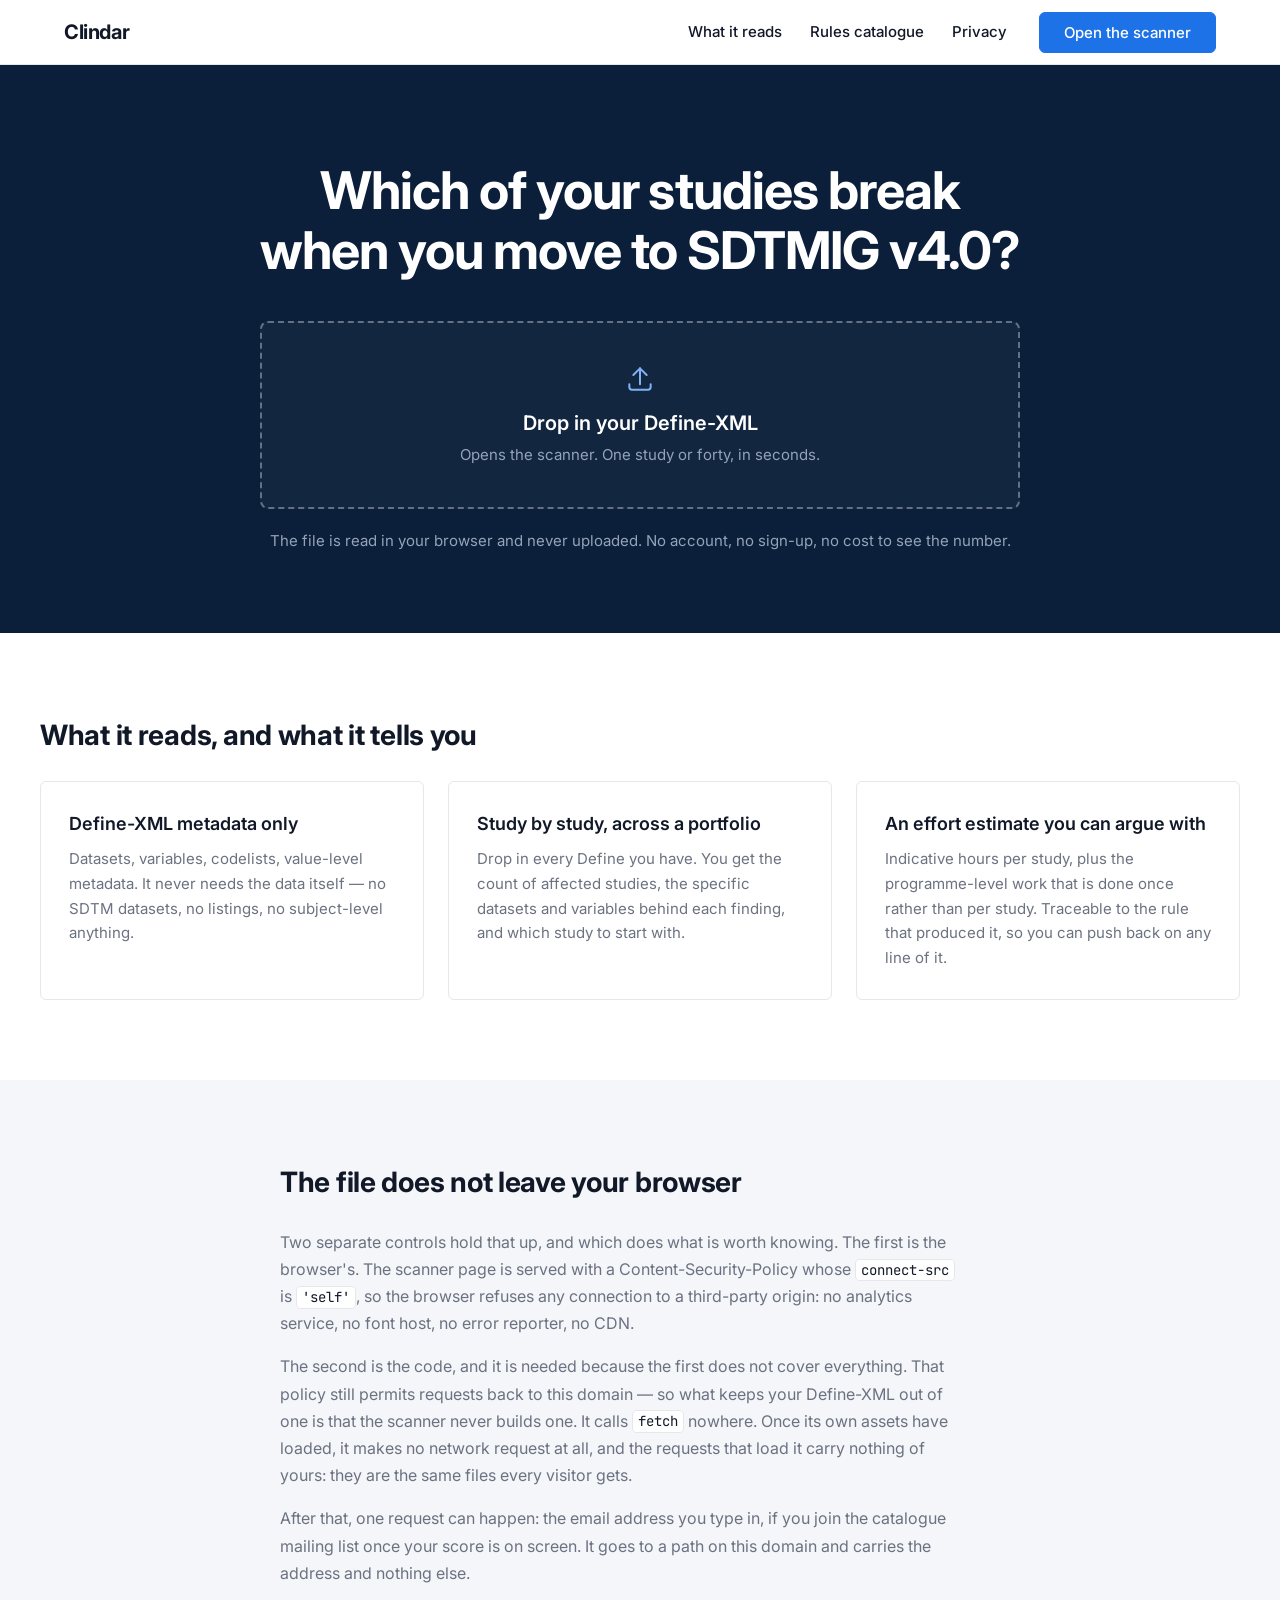
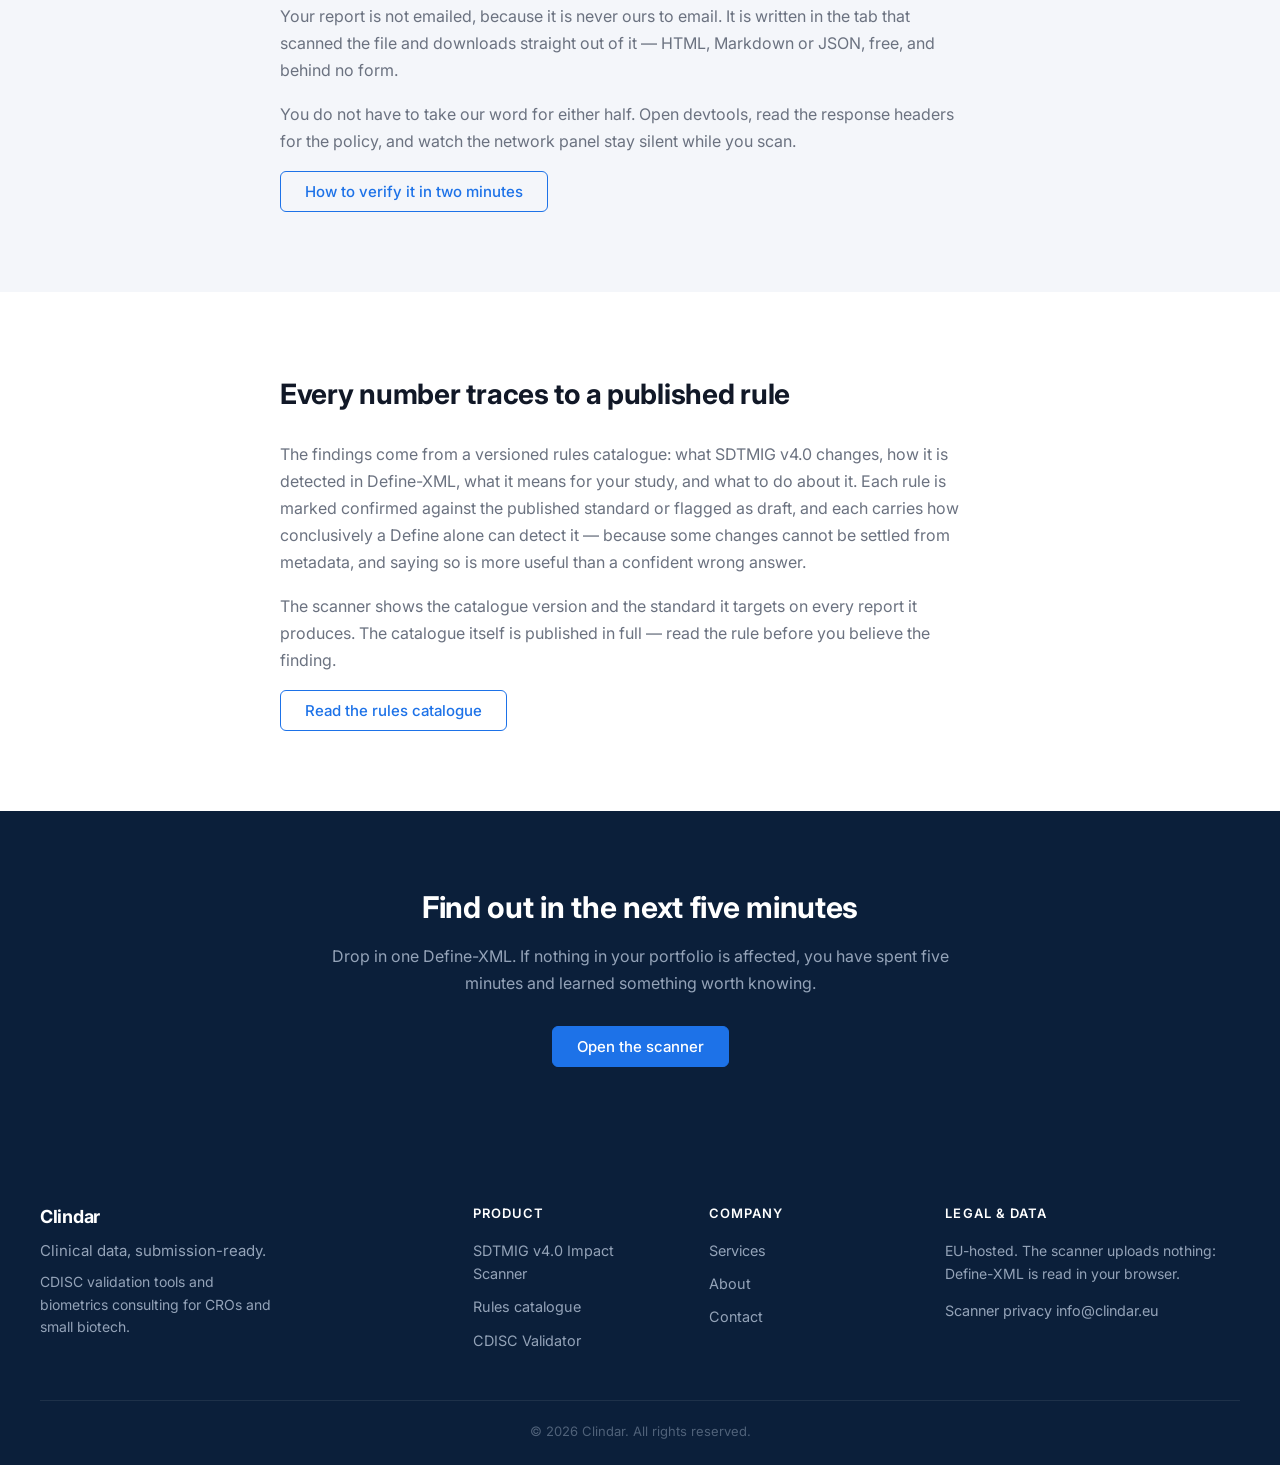
==== impact/index.html @ 8fcbc8e0 "Say what the CSP enforces and what the code does, separately The privacy copy leaned on connect-src " ====
<!DOCTYPE html>
<html lang="en">
<head>
  <meta charset="UTF-8" />
  <meta name="viewport" content="width=device-width, initial-scale=1.0" />
  <title>SDTMIG v4.0 Impact Scanner — Clindar</title>
  <meta name="description" content="Drop in a Define-XML and see which of your studies break when you move to SDTMIG v4.0, which datasets and variables are affected, and roughly what it costs to fix. Runs in your browser; the file is never uploaded." />
  <link rel="canonical" href="https://clindar.eu/impact/" />
  <link rel="preconnect" href="https://fonts.googleapis.com" />
  <link rel="preconnect" href="https://fonts.gstatic.com" crossorigin />
  <link href="https://fonts.googleapis.com/css2?family=Inter:wght@400;500;600;700&family=JetBrains+Mono:wght@400;500&display=swap" rel="stylesheet" />
  <link rel="stylesheet" href="/css/style.css" />
  <link rel="stylesheet" href="/css/impact.css" />
  <!-- Privacy-friendly analytics by Plausible. Not loaded on /scanner/, which
       runs no third-party script at all, and not on the privacy page. -->
  <script async src="https://plausible.io/js/pa-WhKMe5ICB0v2ZRIIDNduc.js"></script>
  <script src="/js/plausible-init.js"></script>
  <script src="/js/impact-analytics.js" defer></script>
</head>
<body>

  <header class="navbar">
    <div class="navbar__container">
      <a href="/" class="navbar__logo">Clindar</a>
      <nav class="navbar__nav" aria-label="Main navigation">
        <a href="#what-it-reads" class="navbar__link">What it reads</a>
        <a href="/catalogue/" class="navbar__link">Rules catalogue</a>
        <a href="#privacy" class="navbar__link">Privacy</a>
      </nav>
      <a href="/scanner/" class="btn btn--primary navbar__cta" data-plausible-event="Scanner opened" data-plausible-from="nav">Open the scanner</a>
    </div>
  </header>

  <main>

    <!-- Above the fold: the question, then the way in. Nothing else, and no
         sign-up — the score is free and asking first would be the wrong trade. -->
    <section class="impact-hero">
      <div class="impact-hero__container">
        <h1 class="impact-hero__title">Which of your studies break when you move to SDTMIG&nbsp;v4.0?</h1>

        <a class="dropzone" href="/scanner/" data-plausible-event="Scanner opened" data-plausible-from="dropzone">
          <span class="dropzone__mark" aria-hidden="true">
            <svg viewBox="0 0 24 24" fill="none" stroke="currentColor" stroke-width="1.5" stroke-linecap="round" stroke-linejoin="round">
              <path d="M12 16V4" />
              <path d="m7 9 5-5 5 5" />
              <path d="M4 16v2a2 2 0 0 0 2 2h12a2 2 0 0 0 2-2v-2" />
            </svg>
          </span>
          <strong class="dropzone__label">Drop in your Define-XML</strong>
          <span class="dropzone__hint">Opens the scanner. One study or forty, in seconds.</span>
        </a>

        <p class="impact-hero__note">
          The file is read in your browser and never uploaded. No account, no
          sign-up, no cost to see the number.
        </p>
      </div>
    </section>

    <section class="impact-section" id="what-it-reads">
      <div class="impact-section__container">
        <h2 class="impact-section__title">What it reads, and what it tells you</h2>
        <div class="impact-grid">
          <article class="impact-card">
            <h3 class="impact-card__title">Define-XML metadata only</h3>
            <p class="impact-card__body">
              Datasets, variables, codelists, value-level metadata. It never
              needs the data itself — no SDTM datasets, no listings, no
              subject-level anything.
            </p>
          </article>
          <article class="impact-card">
            <h3 class="impact-card__title">Study by study, across a portfolio</h3>
            <p class="impact-card__body">
              Drop in every Define you have. You get the count of affected
              studies, the specific datasets and variables behind each finding,
              and which study to start with.
            </p>
          </article>
          <article class="impact-card">
            <h3 class="impact-card__title">An effort estimate you can argue with</h3>
            <p class="impact-card__body">
              Indicative hours per study, plus the programme-level work that is
              done once rather than per study. Traceable to the rule that
              produced it, so you can push back on any line of it.
            </p>
          </article>
        </div>
      </div>
    </section>

    <section class="impact-section impact-section--slate" id="privacy">
      <div class="impact-section__container impact-section__container--narrow">
        <h2 class="impact-section__title">The file does not leave your browser</h2>
        <p class="impact-prose">
          Two separate controls hold that up, and which does what is worth
          knowing. The first is the browser's. The scanner page is served with a
          Content-Security-Policy whose
          <span class="impact-code">connect-src</span> is
          <span class="impact-code">'self'</span>, so the browser refuses any
          connection to a third-party origin: no analytics service, no font
          host, no error reporter, no CDN.
        </p>
        <p class="impact-prose">
          The second is the code, and it is needed because the first does not
          cover everything. That policy still permits requests back to this
          domain — so what keeps your Define-XML out of one is that the scanner
          never builds one. It calls
          <span class="impact-code">fetch</span> nowhere. Once its own assets
          have loaded, it makes no network request at all, and the requests that
          load it carry nothing of yours: they are the same files every visitor
          gets.
        </p>
        <p class="impact-prose">
          After that, one request can happen: the email address you type in, if
          you join the catalogue mailing list once your score is on screen. It
          goes to a path on this domain and carries the address and nothing
          else.
        </p>
        <p class="impact-prose">
          Your report is not emailed, because it is never ours to email. It is
          written in the tab that scanned the file and downloads straight out of
          it — HTML, Markdown or JSON, free, and behind no form.
        </p>
        <p class="impact-prose">
          You do not have to take our word for either half. Open devtools, read
          the response headers for the policy, and watch the network panel stay
          silent while you scan.
        </p>
        <p>
          <a class="btn btn--secondary" href="/impact/privacy/" data-plausible-event="Privacy checked" data-plausible-from="privacy-section">How to verify it in two minutes</a>
        </p>
      </div>
    </section>

    <section class="impact-section">
      <div class="impact-section__container impact-section__container--narrow">
        <h2 class="impact-section__title">Every number traces to a published rule</h2>
        <p class="impact-prose">
          The findings come from a versioned rules catalogue: what SDTMIG v4.0
          changes, how it is detected in Define-XML, what it means for your
          study, and what to do about it. Each rule is marked confirmed against
          the published standard or flagged as draft, and each carries how
          conclusively a Define alone can detect it — because some changes
          cannot be settled from metadata, and saying so is more useful than a
          confident wrong answer.
        </p>
        <p class="impact-prose">
          The scanner shows the catalogue version and the standard it targets on
          every report it produces. The catalogue itself is published in full —
          read the rule before you believe the finding.
        </p>
        <p>
          <a class="btn btn--secondary" href="/catalogue/">Read the rules catalogue</a>
        </p>
      </div>
    </section>

    <section class="impact-cta">
      <div class="impact-cta__container">
        <h2 class="impact-cta__title">Find out in the next five minutes</h2>
        <p class="impact-cta__body">
          Drop in one Define-XML. If nothing in your portfolio is affected, you
          have spent five minutes and learned something worth knowing.
        </p>
        <a href="/scanner/" class="btn btn--primary" data-plausible-event="Scanner opened" data-plausible-from="footer-cta">Open the scanner</a>
      </div>
    </section>

  </main>

  <footer class="footer">
    <div class="footer__container">
      <div class="footer__col footer__col--brand">
        <span class="footer__logo">Clindar</span>
        <p class="footer__tagline">Clinical data, submission-ready.</p>
        <p class="footer__desc">CDISC validation tools and biometrics consulting for CROs and small biotech.</p>
      </div>
      <div class="footer__col">
        <h4 class="footer__col-heading">Product</h4>
        <nav class="footer__nav" aria-label="Product links">
          <a href="/scanner/" class="footer__link" data-plausible-event="Scanner opened" data-plausible-from="footer-nav">SDTMIG v4.0 Impact Scanner</a>
          <a href="/catalogue/" class="footer__link">Rules catalogue</a>
          <a href="/#features" class="footer__link">CDISC Validator</a>
        </nav>
      </div>
      <div class="footer__col">
        <h4 class="footer__col-heading">Company</h4>
        <nav class="footer__nav" aria-label="Company links">
          <a href="/#services" class="footer__link">Services</a>
          <a href="/#about" class="footer__link">About</a>
          <a href="/#contact" class="footer__link">Contact</a>
        </nav>
      </div>
      <div class="footer__col">
        <h4 class="footer__col-heading">Legal &amp; Data</h4>
        <p class="footer__legal-note">EU-hosted. The scanner uploads nothing: Define-XML is read in your browser.</p>
        <a href="/impact/privacy/" class="footer__link">Scanner privacy</a>
        <a href="mailto:info@clindar.eu" class="footer__link">info@clindar.eu</a>
      </div>
    </div>
    <div class="footer__bottom">
      <p class="footer__copy">&copy; 2026 Clindar. All rights reserved.</p>
    </div>
  </footer>

</body>
</html>
---- css/style.css ----
/* ===== Design Tokens ===== */
:root {
  /* Backgrounds */
  --color-bg-white:        #FFFFFF;
  --color-bg-slate:        #F4F6FA;
  --color-bg-dark:         #0B1F3A;

  /* Text */
  --color-text-primary:    #111827;
  --color-text-secondary:  #6B7280;
  --color-text-muted:      #94A3B8;
  --color-text-white:      #FFFFFF;

  /* Accent */
  --color-accent:          #1D72E8;
  --color-accent-hover:    #1558C0;
  --color-accent-light:    #EFF6FF;

  /* Feedback */
  --color-success:         #10B981;
  --color-error:           #DC2626;

  /* Borders */
  --color-border:          #E5E7EB;

  /* Typography */
  --font-sans:             'Inter', sans-serif;
  --font-mono:             'JetBrains Mono', monospace;

  /* Layout */
  --section-padding-y:     80px;
  --content-max-width:     1200px;
  --border-radius:         6px;
  --transition:            0.15s ease;
}

/* ===== Reset & Base ===== */
*, *::before, *::after {
  box-sizing: border-box;
  margin: 0;
  padding: 0;
}

html {
  scroll-behavior: smooth;
}

body {
  font-family: var(--font-sans);
  color: var(--color-text-primary);
  background: var(--color-bg-white);
  line-height: 1.6;
  font-size: 1rem;
}

/* ===== Navbar ===== */
/* Sticky, white, border-bottom. Logo left. Links + CTA right. */
.navbar {
  position: sticky;
  top: 0;
  z-index: 100;
  background: var(--color-bg-white);
  border-bottom: 1px solid var(--color-border);
}

.navbar__container {
  max-width: var(--content-max-width);
  margin: 0 auto;
  padding: 0 1.5rem;
  height: 64px;
  display: flex;
  align-items: center;
  gap: 2rem;
}

.navbar__logo {
  font-size: 1.25rem;
  font-weight: 700;
  color: var(--color-text-primary);
  text-decoration: none;
  letter-spacing: -0.4px;
  margin-right: auto;
}

.navbar__nav {
  display: flex;
  gap: 1.75rem;
}

.navbar__link {
  color: var(--color-text-primary);
  text-decoration: none;
  font-weight: 500;
  font-size: 0.9375rem;
  transition: color var(--transition);
}

.navbar__link:hover,
.navbar__link:focus-visible {
  color: var(--color-accent);
}

.navbar__cta {
  flex-shrink: 0;
}

.navbar__toggle {
  display: none;
  flex-direction: column;
  justify-content: center;
  gap: 5px;
  background: none;
  border: none;
  cursor: pointer;
  padding: 4px;
}

.navbar__toggle-bar {
  display: block;
  width: 22px;
  height: 2px;
  background: var(--color-text-primary);
  border-radius: 2px;
  transition: transform var(--transition), opacity var(--transition);
}

.navbar__toggle[aria-expanded="true"] .navbar__toggle-bar:nth-child(1) {
  transform: translateY(7px) rotate(45deg);
}
.navbar__toggle[aria-expanded="true"] .navbar__toggle-bar:nth-child(2) {
  opacity: 0;
}
.navbar__toggle[aria-expanded="true"] .navbar__toggle-bar:nth-child(3) {
  transform: translateY(-7px) rotate(-45deg);
}

/* ===== Buttons ===== */
/* Primary: blue fill. Secondary: outlined — white variant on dark bg, blue variant on light. */
.btn {
  display: inline-block;
  padding: 0.75rem 1.5rem;
  border-radius: var(--border-radius);
  font-family: var(--font-sans);
  font-size: 0.9375rem;
  font-weight: 500;
  text-decoration: none;
  cursor: pointer;
  border: 1px solid transparent;
  transition: background var(--transition), color var(--transition), border-color var(--transition);
  line-height: 1;
}

.btn--primary {
  background: var(--color-accent);
  color: var(--color-text-white);
  border-color: var(--color-accent);
}

.btn--primary:hover,
.btn--primary:focus-visible {
  background: var(--color-accent-hover);
  border-color: var(--color-accent-hover);
}

/* Secondary on light backgrounds */
.btn--secondary {
  background: transparent;
  color: var(--color-accent);
  border-color: var(--color-accent);
}

.btn--secondary:hover,
.btn--secondary:focus-visible {
  background: var(--color-accent-light);
}

/* Secondary on dark backgrounds (used inside .hero) */
.hero .btn--secondary {
  color: var(--color-text-white);
  border-color: rgba(255, 255, 255, 0.55);
}

.hero .btn--secondary:hover,
.hero .btn--secondary:focus-visible {
  background: rgba(255, 255, 255, 0.1);
  border-color: rgba(255, 255, 255, 0.9);
}

.btn--full {
  width: 100%;
  text-align: center;
}

/* ===== Hero ===== */
/* Dark navy, solid — no gradient. 120px padding. */
.hero {
  background: var(--color-bg-dark);
  color: var(--color-text-white);
  padding: 120px 1.5rem;
  text-align: center;
}

.hero__container {
  max-width: 720px;
  margin: 0 auto;
}

.hero__title {
  font-size: clamp(2.5rem, 5vw, 4rem);
  font-weight: 700;
  line-height: 1.1;
  letter-spacing: -1.5px;
  margin-bottom: 1.25rem;
  color: var(--color-text-white);
}

.hero__subtitle {
  font-size: 1.25rem;
  color: var(--color-text-muted);
  margin-bottom: 2.5rem;
  line-height: 1.7;
  font-weight: 400;
}

.hero__actions {
  display: flex;
  gap: 1rem;
  justify-content: center;
  flex-wrap: wrap;
}

/* ===== Trust Bar ===== */
/* Light slate strip below hero */
.trust-bar {
  background: var(--color-bg-slate);
  border-bottom: 1px solid var(--color-border);
  padding: 1.25rem 1.5rem;
}

.trust-bar__container {
  max-width: var(--content-max-width);
  margin: 0 auto;
  display: flex;
  flex-wrap: wrap;
  justify-content: center;
  gap: 0.75rem 3rem;
}

.trust-bar__item {
  display: flex;
  align-items: center;
  gap: 0.5rem;
  font-size: 0.875rem;
  font-weight: 500;
  color: var(--color-text-secondary);
}

.trust-bar__icon {
  width: 1rem;
  height: 1rem;
  color: var(--color-accent);
  flex-shrink: 0;
}

/* ===== Features ===== */
/* White section, 3-col card grid. Cards: border, no shadow. */
.features {
  background: var(--color-bg-white);
  padding: var(--section-padding-y) 1.5rem;
}

.features__container {
  max-width: var(--content-max-width);
  margin: 0 auto;
}

.features__heading {
  text-align: center;
  font-size: clamp(1.5rem, 3vw, 2rem);
  font-weight: 700;
  color: var(--color-text-primary);
  margin-bottom: 0.75rem;
  letter-spacing: -0.5px;
}

.features__subtext {
  text-align: center;
  color: var(--color-text-secondary);
  max-width: 560px;
  margin: 0 auto 3rem;
  font-size: 1rem;
  line-height: 1.7;
}

.features__grid {
  display: grid;
  grid-template-columns: 1fr;
  gap: 1.25rem;
}

.feature-card {
  background: var(--color-bg-white);
  border: 1px solid var(--color-border);
  border-radius: var(--border-radius);
  padding: 28px 28px 32px;
  transition: border-color var(--transition);
}

.feature-card:hover {
  border-color: var(--color-accent);
}

.feature-card__icon {
  width: 40px;
  height: 40px;
  margin-bottom: 1.25rem;
  display: flex;
  align-items: center;
  justify-content: center;
  background: var(--color-accent-light);
  border-radius: var(--border-radius);
  color: var(--color-accent);
}

.feature-card__icon svg {
  width: 20px;
  height: 20px;
}

.feature-card__title {
  font-size: 1.125rem;
  font-weight: 700;
  color: var(--color-text-primary);
  margin-bottom: 0.5rem;
}

.feature-card__text {
  color: var(--color-text-secondary);
  font-size: 1rem;
  line-height: 1.65;
}

.features__note {
  text-align: center;
  margin-top: 2.5rem;
  font-size: 0.9375rem;
  color: var(--color-text-secondary);
}

.features__link {
  color: var(--color-accent);
  text-decoration: underline;
  text-underline-offset: 2px;
}

.features__link:hover {
  color: var(--color-accent-hover);
}

/* ===== Services ===== */
/* Light slate section, card grid with border treatment. */
.services {
  background: var(--color-bg-slate);
  padding: var(--section-padding-y) 1.5rem;
}

.services__container {
  max-width: var(--content-max-width);
  margin: 0 auto;
}

.services__heading {
  font-size: clamp(1.5rem, 3vw, 2rem);
  font-weight: 700;
  color: var(--color-text-primary);
  text-align: center;
  margin-bottom: 0.75rem;
  letter-spacing: -0.5px;
}

.services__subtext {
  text-align: center;
  color: var(--color-text-secondary);
  margin-bottom: 3rem;
  font-size: 1rem;
  line-height: 1.7;
  max-width: 560px;
  margin-left: auto;
  margin-right: auto;
}

.services__list {
  list-style: none;
  display: flex;
  flex-direction: column;
  gap: 1rem;
}

.service-item {
  display: flex;
  gap: 1.25rem;
  align-items: flex-start;
  background: var(--color-bg-white);
  border: 1px solid var(--color-border);
  border-radius: var(--border-radius);
  padding: 24px;
  transition: border-color var(--transition);
}

.service-item:hover {
  border-color: var(--color-accent);
}

.service-item__icon {
  width: 40px;
  height: 40px;
  flex-shrink: 0;
  display: flex;
  align-items: center;
  justify-content: center;
  background: var(--color-accent-light);
  border-radius: var(--border-radius);
  color: var(--color-accent);
}

.service-item__icon svg {
  width: 20px;
  height: 20px;
}

.service-item__title {
  font-size: 1rem;
  font-weight: 700;
  color: var(--color-text-primary);
  margin-bottom: 0.25rem;
}

.service-item__text {
  font-size: 0.9375rem;
  color: var(--color-text-secondary);
  line-height: 1.65;
}

@media (min-width: 640px) {
  .services__list {
    display: grid;
    grid-template-columns: repeat(2, 1fr);
    gap: 1rem;
  }

  .service-item:last-child:nth-child(odd) {
    grid-column: 1 / -1;
    max-width: calc(50% - 0.5rem);
  }
}

/* ===== About ===== */
/* White section, 2-col on desktop. Stat numbers in mono font. */
.about {
  background: var(--color-bg-white);
  padding: var(--section-padding-y) 1.5rem;
}

.about__container {
  max-width: var(--content-max-width);
  margin: 0 auto;
  display: grid;
  grid-template-columns: 1fr;
  gap: 3rem;
}

.about__heading {
  font-size: clamp(1.5rem, 3vw, 2rem);
  font-weight: 700;
  color: var(--color-text-primary);
  margin-bottom: 1.25rem;
  letter-spacing: -0.5px;
}

.about__text {
  color: var(--color-text-secondary);
  line-height: 1.75;
  margin-bottom: 1rem;
  font-size: 1rem;
}

.about__text:last-child {
  margin-bottom: 0;
}

.about__stats {
  display: grid;
  grid-template-columns: repeat(3, 1fr);
  gap: 1rem;
}

.stat {
  text-align: center;
  padding: 1.5rem 1rem;
  background: var(--color-bg-slate);
  border: 1px solid var(--color-border);
  border-radius: var(--border-radius);
}

.stat__number {
  display: block;
  font-family: var(--font-mono);
  font-size: clamp(1rem, 2vw, 1.25rem);
  font-weight: 500;
  color: var(--color-accent);
  margin-bottom: 0.375rem;
  line-height: 1.2;
}

.stat__label {
  display: block;
  font-size: 0.8125rem;
  color: var(--color-text-secondary);
  line-height: 1.4;
}

@media (min-width: 768px) {
  .about__container {
    grid-template-columns: 3fr 2fr;
    align-items: center;
  }
}

/* ===== Contact ===== */
/* Light slate section to alternate with white above. */
.contact {
  background: var(--color-bg-slate);
  padding: var(--section-padding-y) 1.5rem;
}

.contact__container {
  max-width: 600px;
  margin: 0 auto;
}

.contact__heading {
  font-size: clamp(1.5rem, 3vw, 2rem);
  font-weight: 700;
  color: var(--color-text-primary);
  margin-bottom: 0.5rem;
  text-align: center;
  letter-spacing: -0.5px;
}

.contact__subtext {
  text-align: center;
  color: var(--color-text-secondary);
  margin-bottom: 2.5rem;
  line-height: 1.7;
  font-size: 1rem;
}

.contact__form {
  display: flex;
  flex-direction: column;
  gap: 1.25rem;
}

.contact__privacy-notice {
  font-size: 0.8125rem;
  color: var(--color-text-secondary);
  line-height: 1.6;
  padding: 0.875rem 1rem;
  background: var(--color-bg-white);
  border: 1px solid var(--color-border);
  border-radius: var(--border-radius);
}

.contact__success {
  text-align: center;
  color: var(--color-success);
  font-weight: 600;
  padding: 0.75rem;
  background: #ECFDF5;
  border: 1px solid #A7F3D0;
  border-radius: var(--border-radius);
}

/* ===== Form Group ===== */
.form-group {
  display: flex;
  flex-direction: column;
  gap: 0.375rem;
}

.form-group__label {
  font-weight: 500;
  font-size: 0.9375rem;
  color: var(--color-text-primary);
}

.form-group__input {
  padding: 0.75rem 1rem;
  border: 1px solid var(--color-border);
  border-radius: var(--border-radius);
  font-family: var(--font-sans);
  font-size: 1rem;
  color: var(--color-text-primary);
  background: var(--color-bg-white);
  transition: border-color var(--transition), box-shadow var(--transition);
  outline: none;
  width: 100%;
}

.form-group__input:focus {
  border-color: var(--color-accent);
  box-shadow: 0 0 0 3px rgba(29, 114, 232, 0.15);
}

.form-group__input--invalid {
  border-color: var(--color-error);
  box-shadow: 0 0 0 3px rgba(220, 38, 38, 0.1);
}

.form-group__input--textarea {
  resize: vertical;
  min-height: 120px;
}

.form-group__error {
  color: var(--color-error);
  font-size: 0.8125rem;
  min-height: 1em;
}

.form-group--consent {
  gap: 0.5rem;
}

.form-group__consent-label {
  display: flex;
  gap: 0.75rem;
  align-items: flex-start;
  font-size: 0.9rem;
  line-height: 1.55;
  color: var(--color-text-primary);
  cursor: pointer;
}

.form-group__checkbox {
  flex-shrink: 0;
  width: 1.125rem;
  height: 1.125rem;
  margin-top: 0.15rem;
  accent-color: var(--color-accent);
  cursor: pointer;
}

.form-group__privacy-link {
  color: var(--color-accent);
  text-underline-offset: 2px;
}

.form-group__privacy-link:hover {
  color: var(--color-accent-hover);
}

/* ===== Footer ===== */
/* Dark navy, 4-column: Brand / Product / Company / Legal */
.footer {
  background: var(--color-bg-dark);
  color: var(--color-text-muted);
  padding: 64px 1.5rem 0;
}

.footer__container {
  max-width: var(--content-max-width);
  margin: 0 auto;
  display: grid;
  grid-template-columns: 1fr;
  gap: 2.5rem;
  padding-bottom: 3rem;
  border-bottom: 1px solid rgba(255, 255, 255, 0.08);
}

.footer__logo {
  display: block;
  font-size: 1.125rem;
  font-weight: 700;
  color: var(--color-text-white);
  margin-bottom: 0.5rem;
  letter-spacing: -0.3px;
}

.footer__tagline {
  font-size: 0.9375rem;
  color: var(--color-text-muted);
  margin-bottom: 0.5rem;
}

.footer__desc {
  font-size: 0.875rem;
  color: var(--color-text-muted);
  line-height: 1.6;
  max-width: 240px;
}

.footer__col-heading {
  font-size: 0.8125rem;
  font-weight: 600;
  color: var(--color-text-white);
  text-transform: uppercase;
  letter-spacing: 0.08em;
  margin-bottom: 1rem;
}

.footer__nav {
  display: flex;
  flex-direction: column;
  gap: 0.625rem;
}

.footer__link {
  color: var(--color-text-muted);
  text-decoration: none;
  font-size: 0.9rem;
  transition: color var(--transition);
  display: inline-block;
}

.footer__link:hover {
  color: var(--color-text-white);
}

.footer__legal-note {
  font-size: 0.875rem;
  color: var(--color-text-muted);
  line-height: 1.65;
  margin-bottom: 0.75rem;
}

.footer__bottom {
  max-width: var(--content-max-width);
  margin: 0 auto;
  padding: 1.25rem 0 1.5rem;
}

.footer__copy {
  font-size: 0.8125rem;
  color: rgba(148, 163, 184, 0.5);
  text-align: center;
}

@media (min-width: 640px) {
  .footer__container {
    grid-template-columns: repeat(2, 1fr);
  }

  .footer__col--brand {
    grid-column: 1 / -1;
  }
}

@media (min-width: 960px) {
  .footer__container {
    grid-template-columns: 2fr 1fr 1fr 1.5fr;
  }

  .footer__col--brand {
    grid-column: auto;
  }
}

/* ===== Responsive ===== */
@media (min-width: 640px) {
  .features__grid {
    grid-template-columns: repeat(3, 1fr);
  }
}

@media (min-width: 768px) {
  .about__stats {
    grid-template-columns: repeat(3, 1fr);
  }
}

@media (max-width: 639px) {
  .about__stats {
    grid-template-columns: 1fr;
  }

  .navbar__nav {
    display: none;
    flex-direction: column;
    gap: 0;
    position: absolute;
    top: 64px;
    left: 0;
    right: 0;
    background: var(--color-bg-white);
    border-bottom: 1px solid var(--color-border);
    padding: 0.5rem 0;
    box-shadow: 0 4px 12px rgba(0, 0, 0, 0.08);
  }

  .navbar__nav.is-open {
    display: flex;
  }

  .navbar__link {
    padding: 0.875rem 1.5rem;
    display: block;
  }

  .navbar__link:hover {
    background: var(--color-bg-slate);
  }

  .navbar__toggle {
    display: flex;
  }

  .navbar__cta {
    display: none;
  }
}

@media (min-width: 640px) {
  .navbar__toggle {
    display: none;
  }
}

/* ===== Focus visible ===== */
:focus-visible {
  outline: 2px solid var(--color-accent);
  outline-offset: 2px;
}

/* ===== Illustrations ===== */

@keyframes fadeInUp {
  from {
    opacity: 0;
    transform: translateY(20px);
  }
  to {
    opacity: 1;
    transform: translateY(0);
  }
}

.illustration-wrap {
  opacity: 0;
  transform: translateY(20px);
}

.illustration-wrap.is-visible {
  animation: fadeInUp 0.5s ease-out forwards;
}

.illustration-wrap img {
  width: 100%;
  height: auto;
  display: block;
  border-radius: 12px;
}

.illustration-wrap--light img {
  box-shadow: 0 8px 32px rgba(0, 0, 0, 0.12);
}

/* Hero visual: hidden on mobile */
.hero__visual {
  display: none;
}

/* Features illustration */
.features__caption {
  text-align: center;
  margin-top: 48px;
  margin-bottom: 0.75rem;
  font-size: 0.9375rem;
  color: var(--color-text-secondary);
  max-width: 860px;
  margin-left: auto;
  margin-right: auto;
}

.features__illustration-wrap {
  max-width: 860px;
  margin-left: auto;
  margin-right: auto;
}

/* Services illustrations */
.services__illustration {
  max-width: 820px;
  margin-left: auto;
  margin-right: auto;
  margin-bottom: 40px;
}

.services__illustration--stats {
  margin-top: 32px;
  margin-bottom: 32px;
}

/* ===== About: Founder block ===== */
.about__founder {
  display: flex;
  align-items: center;
  gap: 1rem;
  margin-bottom: 1.5rem;
}

.about__founder-photo {
  width: 72px;
  height: 72px;
  border-radius: 50%;
  object-fit: cover;
  flex-shrink: 0;
}

.about__founder-name {
  font-weight: 600;
  font-size: 1rem;
  display: flex;
  align-items: center;
  gap: 0.4rem;
  margin: 0 0 0.2rem;
}

.about__founder-title {
  font-size: 0.875rem;
  color: var(--color-text-muted, #6b7280);
  margin: 0;
}

.about__linkedin {
  color: #0077b5;
  display: inline-flex;
  align-items: center;
}

.about__linkedin:hover {
  opacity: 0.75;
}

/* Hero two-column layout at ≥900px */
@media (min-width: 900px) {
  .hero {
    text-align: left;
  }

  .hero__container {
    max-width: var(--content-max-width);
    display: grid;
    grid-template-columns: 1fr 1fr;
    align-items: center;
    gap: 4rem;
  }

  .hero__content {
    max-width: 520px;
  }

  .hero__actions {
    justify-content: flex-start;
  }

  .hero__visual {
    display: block;
    align-self: center;
    margin-top: 20px;
  }
}
---- css/impact.css ----
/* ===== SDTMIG v4.0 Impact Scanner — landing and privacy pages =====
 *
 * Loaded after style.css and using its tokens. Only what those two pages need
 * that the homepage does not: the drop zone, the prose column, and the
 * verification steps.
 */

/* ===== Above the fold ===== */
/* One question, then the way in. Everything else is below the fold on purpose:
   the score is free, so there is nothing here to ask the visitor for. */
.impact-hero {
  background: var(--color-bg-dark);
  color: var(--color-text-white);
  padding: 96px 1.5rem 80px;
}

.impact-hero__container {
  max-width: 760px;
  margin: 0 auto;
  text-align: center;
}

.impact-hero__title {
  font-size: clamp(2rem, 5vw, 3.25rem);
  font-weight: 700;
  line-height: 1.15;
  letter-spacing: -0.02em;
  margin-bottom: 2.5rem;
  text-wrap: balance;
}

.impact-hero__note {
  margin-top: 1.25rem;
  font-size: 0.9375rem;
  color: var(--color-text-muted);
}

/* ===== Drop zone ===== */
/* A link, not a file input. The scanner one screen away does the reading, and
   handing a Define-XML between two pages would mean putting it somewhere —
   which is exactly what this product promises never to do. */
.dropzone {
  display: block;
  padding: 2.5rem 1.5rem;
  border: 2px dashed rgba(255, 255, 255, 0.35);
  border-radius: 8px;
  background: rgba(255, 255, 255, 0.03);
  text-decoration: none;
  color: var(--color-text-white);
  transition: border-color var(--transition), background var(--transition);
}

.dropzone:hover,
.dropzone:focus-visible {
  /* Literal, not --color-accent-light: that token is the pale hover fill for
     light backgrounds and would read as near-white against the navy here. */
  border-color: #7fb2f5;
  background: rgba(255, 255, 255, 0.07);
}

.dropzone__mark {
  display: block;
  margin: 0 auto 0.75rem;
  width: 32px;
  height: 32px;
  color: #7fb2f5;
}

.dropzone__mark svg {
  width: 100%;
  height: 100%;
}

.dropzone__label {
  display: block;
  font-size: 1.25rem;
  font-weight: 600;
  margin-bottom: 0.25rem;
}

.dropzone__hint {
  display: block;
  font-size: 0.9375rem;
  color: var(--color-text-muted);
}

/* ===== Sections ===== */
.impact-section {
  padding: var(--section-padding-y) 1.5rem;
  background: var(--color-bg-white);
}

.impact-section--slate {
  background: var(--color-bg-slate);
}

.impact-section__container {
  max-width: var(--content-max-width);
  margin: 0 auto;
}

.impact-section__container--narrow {
  max-width: 720px;
}

.impact-section__title {
  font-size: 1.75rem;
  font-weight: 700;
  letter-spacing: -0.01em;
  margin-bottom: 1.5rem;
  color: var(--color-text-primary);
}

.impact-prose {
  font-size: 1rem;
  line-height: 1.7;
  color: var(--color-text-secondary);
  margin-bottom: 1rem;
  max-width: 68ch;
}

.impact-prose:last-of-type {
  margin-bottom: 1.75rem;
}

.impact-prose strong {
  color: var(--color-text-primary);
  font-weight: 600;
}

.impact-prose code,
.impact-code {
  font-family: var(--font-mono);
  font-size: 0.875em;
  background: var(--color-bg-slate);
  border: 1px solid var(--color-border);
  border-radius: 4px;
  padding: 0.1em 0.35em;
  color: var(--color-text-primary);
  overflow-wrap: anywhere;
}

.impact-section--slate .impact-prose code,
.impact-section--slate .impact-code {
  background: var(--color-bg-white);
}

/* ===== Card grid ===== */
.impact-grid {
  display: grid;
  grid-template-columns: repeat(auto-fit, minmax(280px, 1fr));
  gap: 1.5rem;
}

.impact-card {
  background: var(--color-bg-white);
  border: 1px solid var(--color-border);
  border-radius: var(--border-radius);
  padding: 1.75rem;
}

.impact-card__title {
  font-size: 1.125rem;
  font-weight: 600;
  margin-bottom: 0.5rem;
  color: var(--color-text-primary);
}

.impact-card__body {
  font-size: 0.9375rem;
  line-height: 1.65;
  color: var(--color-text-secondary);
}

/* ===== Verification steps (privacy page) ===== */
.impact-steps {
  counter-reset: step;
  list-style: none;
  margin: 0 0 1.75rem;
  padding: 0;
}

.impact-steps li {
  counter-increment: step;
  position: relative;
  padding: 0 0 1.25rem 3rem;
  font-size: 1rem;
  line-height: 1.7;
  color: var(--color-text-secondary);
  max-width: 68ch;
}

.impact-steps li::before {
  content: counter(step);
  position: absolute;
  left: 0;
  top: 0.15rem;
  width: 1.75rem;
  height: 1.75rem;
  border-radius: 4px;
  background: var(--color-accent);
  color: var(--color-text-white);
  font-family: var(--font-mono);
  font-size: 0.875rem;
  font-weight: 500;
  display: flex;
  align-items: center;
  justify-content: center;
}

.impact-steps strong {
  color: var(--color-text-primary);
  font-weight: 600;
}

/* ===== Definition list: what is collected ===== */
.impact-facts {
  margin: 0 0 1.75rem;
  border-top: 1px solid var(--color-border);
  max-width: 68ch;
}

.impact-facts div {
  display: grid;
  grid-template-columns: minmax(140px, 12rem) 1fr;
  gap: 1rem;
  padding: 0.875rem 0;
  border-bottom: 1px solid var(--color-border);
}

.impact-facts dt {
  font-weight: 600;
  font-size: 0.9375rem;
  color: var(--color-text-primary);
}

.impact-facts dd {
  margin: 0;
  font-size: 0.9375rem;
  line-height: 1.6;
  color: var(--color-text-secondary);
}

@media (max-width: 600px) {
  .impact-facts div {
    grid-template-columns: 1fr;
    gap: 0.25rem;
  }
}

/* ===== Header block on the privacy page ===== */
.impact-pagehead {
  background: var(--color-bg-dark);
  color: var(--color-text-white);
  padding: 72px 1.5rem 64px;
}

.impact-pagehead__container {
  max-width: 720px;
  margin: 0 auto;
}

.impact-pagehead__title {
  font-size: clamp(1.75rem, 4vw, 2.5rem);
  font-weight: 700;
  line-height: 1.2;
  letter-spacing: -0.02em;
  margin-bottom: 0.75rem;
}

.impact-pagehead__lede {
  font-size: 1.0625rem;
  line-height: 1.6;
  color: var(--color-text-muted);
  max-width: 60ch;
}

.impact-pagehead__meta {
  margin-top: 1.25rem;
  font-size: 0.875rem;
  color: var(--color-text-muted);
}

/* ===== Rules catalogue =====
 *
 * Severity and basis colours are the scanner's own (--crit, --major, --minor,
 * --info in its stylesheet), repeated as literals here so a rule page and the
 * report that cites it grade the same finding the same colour.
 */

.rule-table__scroll {
  overflow-x: auto;
}

.rule-table {
  width: 100%;
  border-collapse: collapse;
  font-size: 0.9375rem;
  min-width: 640px;
}

.rule-table th {
  text-align: left;
  font-size: 0.75rem;
  font-weight: 600;
  text-transform: uppercase;
  letter-spacing: 0.08em;
  color: var(--color-text-secondary);
  padding: 0 0.75rem 0.625rem 0;
  border-bottom: 1px solid var(--color-border);
}

.rule-table td {
  padding: 0.75rem 0.75rem 0.75rem 0;
  border-bottom: 1px solid var(--color-border);
  vertical-align: top;
  color: var(--color-text-secondary);
}

.rule-table a {
  color: var(--color-text-primary);
  text-decoration: none;
}

.rule-table a:hover,
.rule-table a:focus-visible {
  color: var(--color-accent);
  text-decoration: underline;
}

.rule-table__id {
  font-family: var(--font-mono);
  font-size: 0.875rem;
  white-space: nowrap;
}

.rule-table__id a {
  color: var(--color-accent);
}

.rule-table__detect {
  white-space: nowrap;
  font-size: 0.875rem;
}

/* ===== Chips ===== */
.chip {
  display: inline-block;
  padding: 0.125rem 0.5rem;
  border-radius: 4px;
  font-size: 0.8125rem;
  font-weight: 500;
  white-space: nowrap;
  border: 1px solid currentColor;
}

.chip--severity-critical { color: #8f1d1d; }
.chip--severity-major    { color: #9a3412; }
.chip--severity-minor    { color: #8a5a00; }
.chip--severity-info     { color: #475569; }

.chip--confidence-confirmed          { color: #0f766e; }
.chip--confidence-draft              { color: #8a5a00; }
.chip--confidence-needs-verification { color: #9a3412; }

/* ===== Rule page ===== */
.rule-eyebrow {
  font-family: var(--font-mono);
  font-size: 0.8125rem;
  letter-spacing: 0.06em;
  text-transform: uppercase;
  color: #7fb2f5;
  margin-bottom: 0.75rem;
}

.rule-back {
  color: var(--color-text-muted);
}

.fact-note {
  display: block;
  margin-top: 0.25rem;
  font-size: 0.8125rem;
  line-height: 1.5;
  color: var(--color-text-muted);
}

.rule-refs {
  margin: 0 0 1.75rem;
  padding-left: 1.25rem;
  max-width: 68ch;
}

.rule-refs li {
  font-size: 0.875rem;
  line-height: 1.6;
  color: var(--color-text-secondary);
  margin-bottom: 0.625rem;
  padding-left: 0.25rem;
}

.rule-related {
  list-style: none;
  margin: 0;
  padding: 0;
  max-width: 68ch;
}

.rule-related li {
  border-bottom: 1px solid var(--color-border);
}

.rule-related a {
  display: block;
  padding: 0.75rem 0;
  font-size: 0.9375rem;
  color: var(--color-text-primary);
  text-decoration: none;
}

.rule-related a:hover,
.rule-related a:focus-visible {
  color: var(--color-accent);
}

.rule-related__id {
  font-family: var(--font-mono);
  font-size: 0.8125rem;
  color: var(--color-accent);
  margin-right: 0.5rem;
}

/* ===== Mid-page CTA ===== */
.impact-cta {
  background: var(--color-bg-dark);
  color: var(--color-text-white);
  padding: 72px 1.5rem;
  text-align: center;
}

.impact-cta__container {
  max-width: 640px;
  margin: 0 auto;
}

.impact-cta__title {
  font-size: 1.875rem;
  font-weight: 700;
  letter-spacing: -0.01em;
  margin-bottom: 0.75rem;
}

.impact-cta__body {
  font-size: 1rem;
  line-height: 1.7;
  color: var(--color-text-muted);
  margin-bottom: 1.75rem;
}
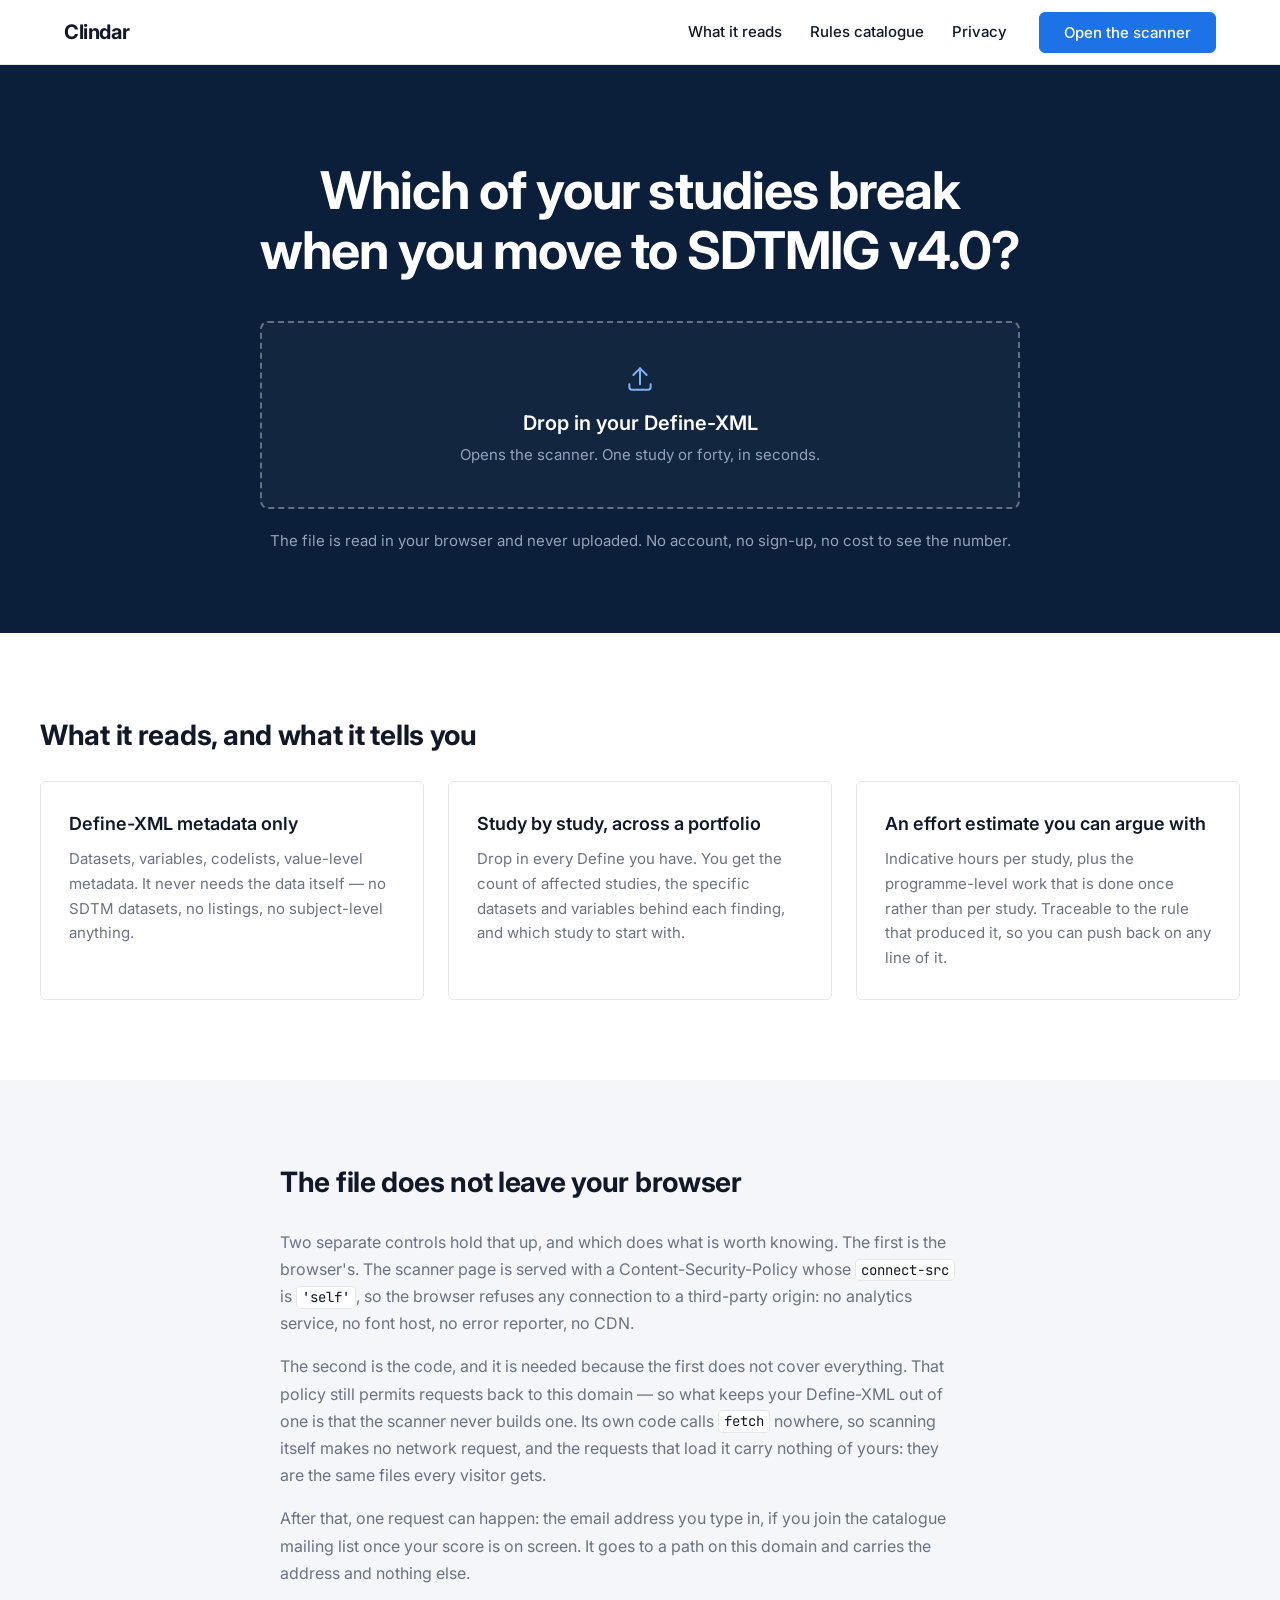
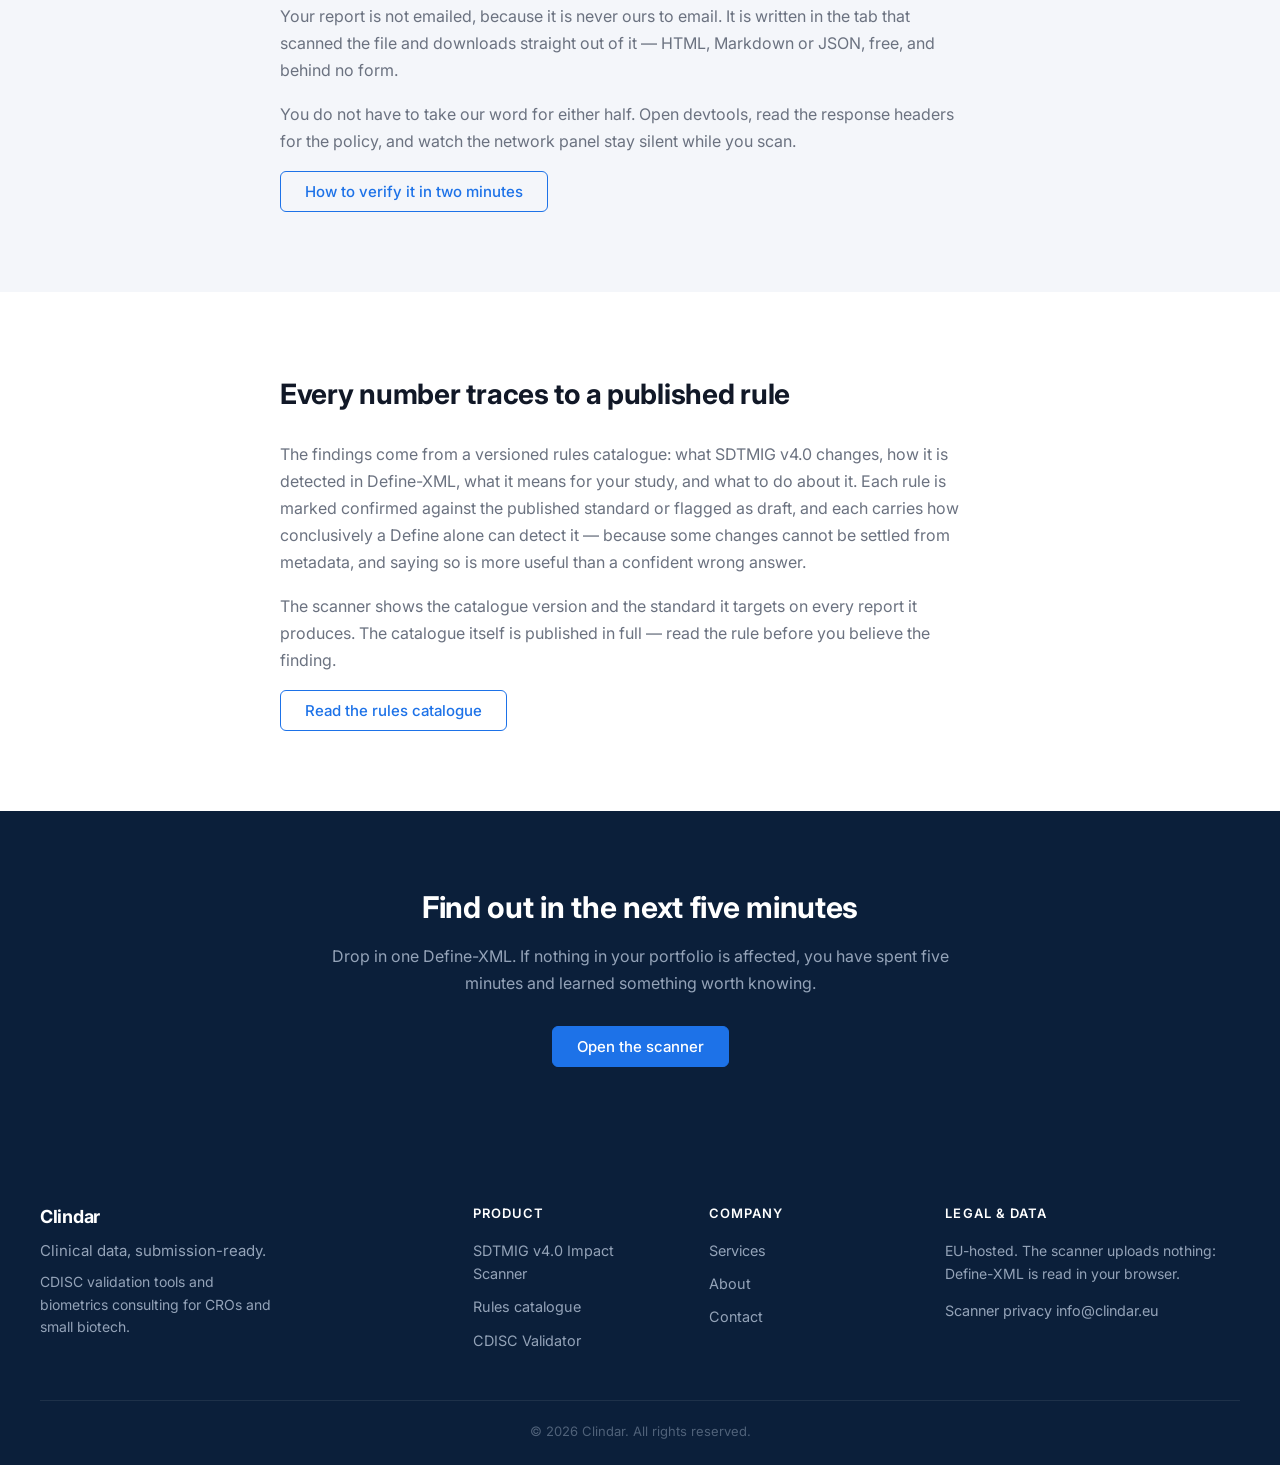
==== commit 23896946: "Scope the impact page's no-request claim to scanning Same overstatement as the scanner header, on th" ====
--- a/impact/index.html
+++ b/impact/index.html
@@ -106,11 +106,10 @@
           The second is the code, and it is needed because the first does not
           cover everything. That policy still permits requests back to this
           domain — so what keeps your Define-XML out of one is that the scanner
-          never builds one. It calls
-          <span class="impact-code">fetch</span> nowhere. Once its own assets
-          have loaded, it makes no network request at all, and the requests that
-          load it carry nothing of yours: they are the same files every visitor
-          gets.
+          never builds one. Its own code calls
+          <span class="impact-code">fetch</span> nowhere, so scanning itself
+          makes no network request, and the requests that load it carry nothing
+          of yours: they are the same files every visitor gets.
         </p>
         <p class="impact-prose">
           After that, one request can happen: the email address you type in, if
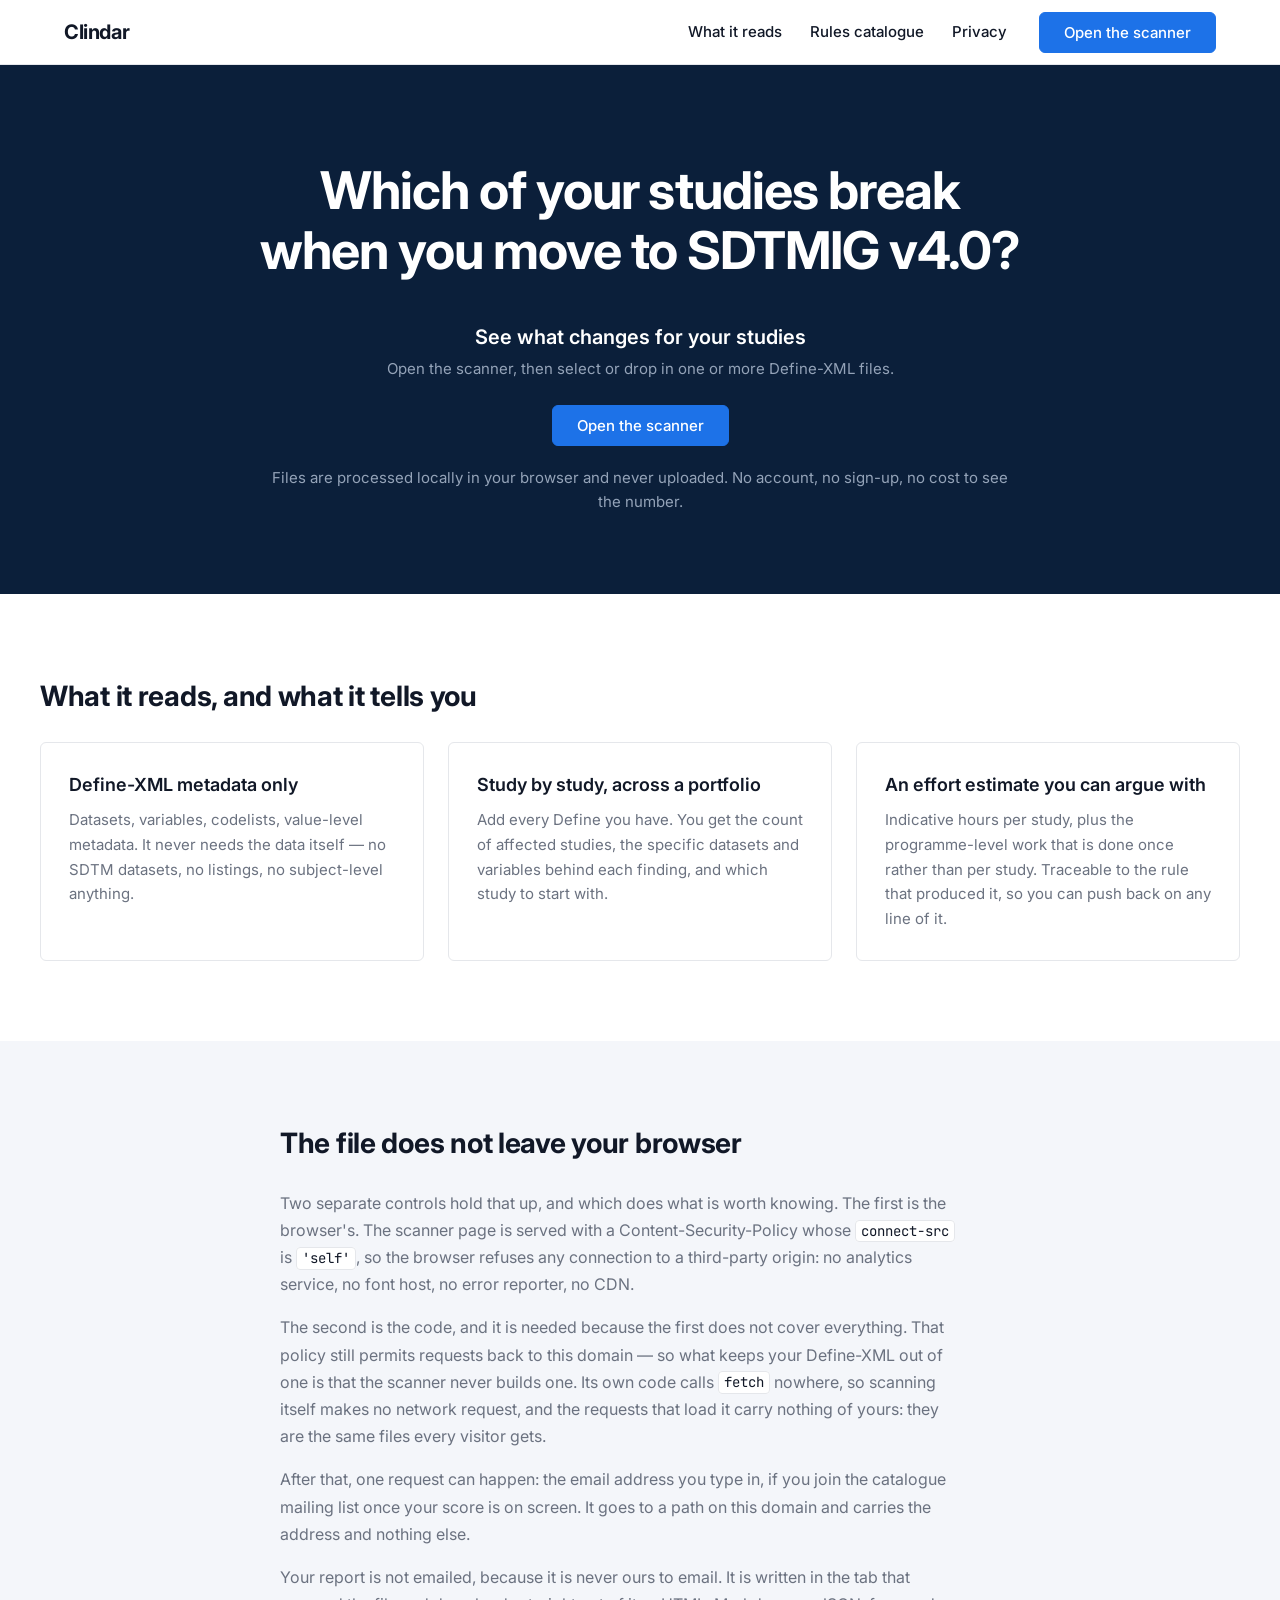
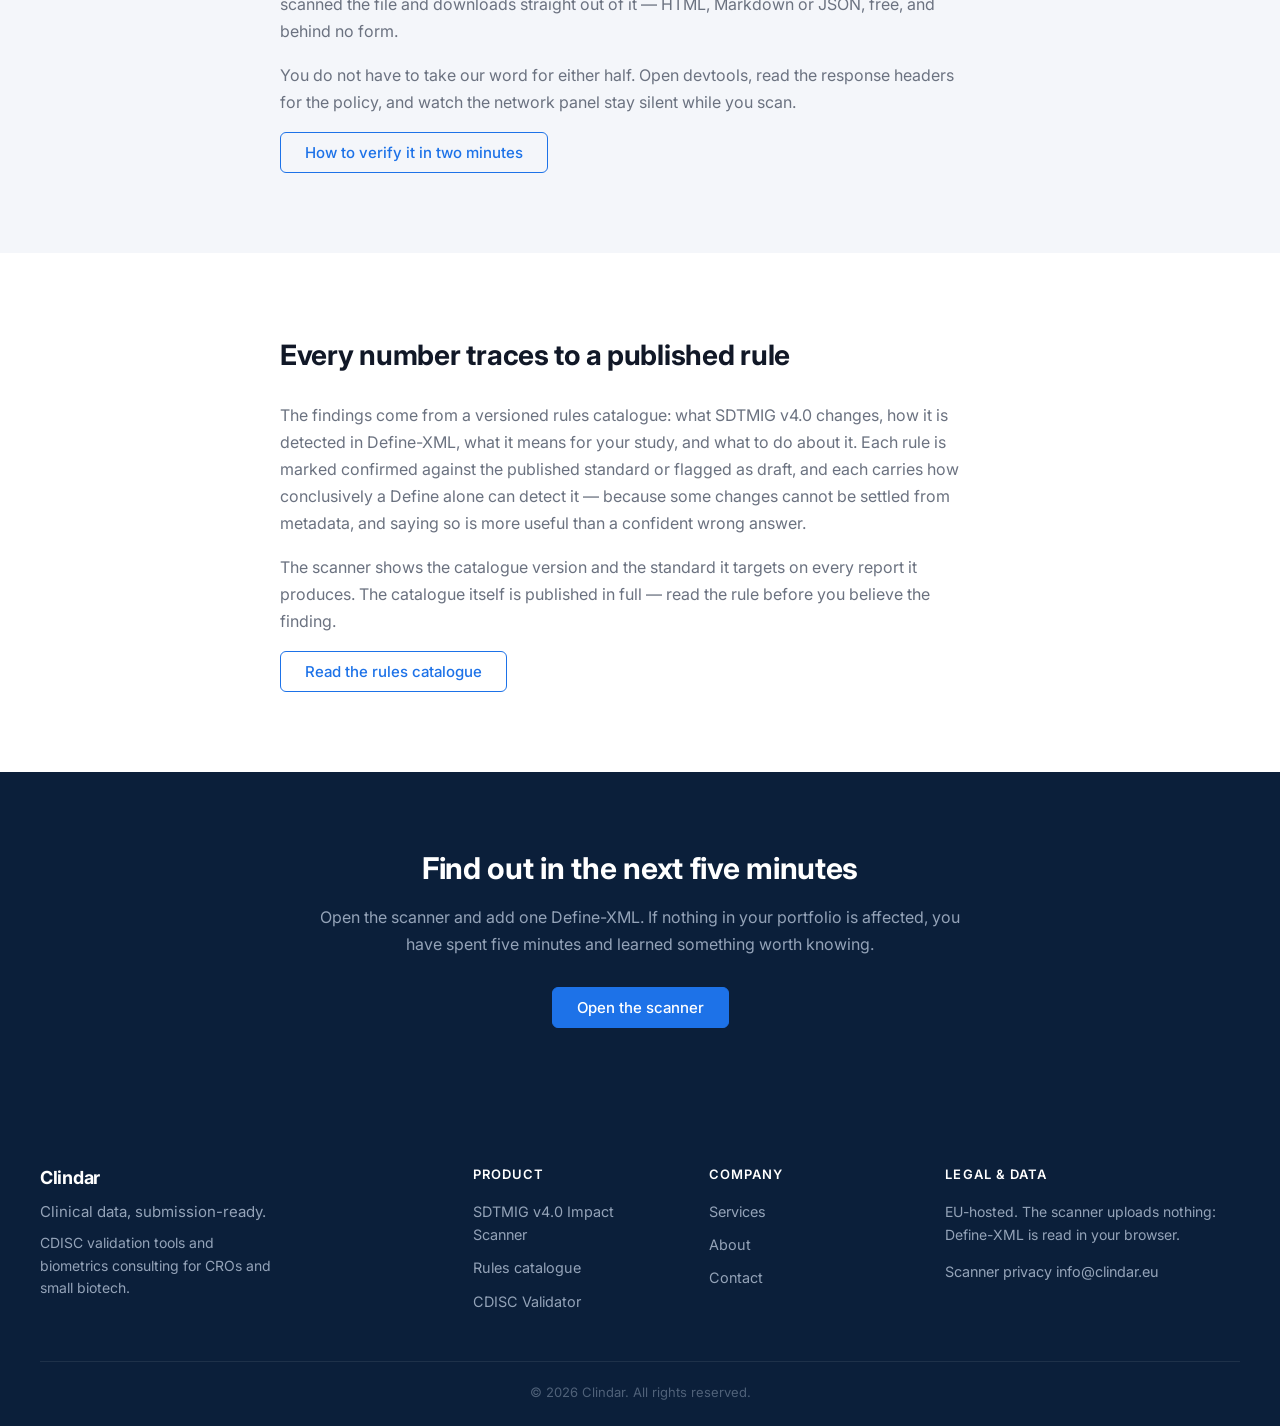
==== commit e5d1b9b0: "Make the impact hero a button rather than a false drop target The hero call to action was a link wea" ====
--- a/impact/index.html
+++ b/impact/index.html
@@ -4,7 +4,7 @@
   <meta charset="UTF-8" />
   <meta name="viewport" content="width=device-width, initial-scale=1.0" />
   <title>SDTMIG v4.0 Impact Scanner — Clindar</title>
-  <meta name="description" content="Drop in a Define-XML and see which of your studies break when you move to SDTMIG v4.0, which datasets and variables are affected, and roughly what it costs to fix. Runs in your browser; the file is never uploaded." />
+  <meta name="description" content="Open the scanner and add a Define-XML to see which of your studies break when you move to SDTMIG v4.0, which datasets and variables are affected, and roughly what it costs to fix. Runs in your browser; the file is never uploaded." />
   <link rel="canonical" href="https://clindar.eu/impact/" />
   <link rel="preconnect" href="https://fonts.googleapis.com" />
   <link rel="preconnect" href="https://fonts.gstatic.com" crossorigin />
@@ -39,21 +39,20 @@
       <div class="impact-hero__container">
         <h1 class="impact-hero__title">Which of your studies break when you move to SDTMIG&nbsp;v4.0?</h1>
 
-        <a class="dropzone" href="/scanner/" data-plausible-event="Scanner opened" data-plausible-from="dropzone">
-          <span class="dropzone__mark" aria-hidden="true">
-            <svg viewBox="0 0 24 24" fill="none" stroke="currentColor" stroke-width="1.5" stroke-linecap="round" stroke-linejoin="round">
-              <path d="M12 16V4" />
-              <path d="m7 9 5-5 5 5" />
-              <path d="M4 16v2a2 2 0 0 0 2 2h12a2 2 0 0 0 2-2v-2" />
-            </svg>
-          </span>
-          <strong class="dropzone__label">Drop in your Define-XML</strong>
-          <span class="dropzone__hint">Opens the scanner. One study or forty, in seconds.</span>
-        </a>
+        <!-- Nothing here accepts a file, so nothing here may look as though it
+             does. This block once had a dashed border and an upload arrow, and
+             a visitor did the reasonable thing: dropped a Define-XML on it and
+             concluded the scanner was broken. The reading happens one screen
+             away, and `from="dropzone"` is kept only so the funnel still joins
+             up across the rename. -->
+        <p class="impact-hero__lead">See what changes for your studies</p>
+        <p class="impact-hero__sub">Open the scanner, then select or drop in one or more Define-XML files.</p>
+
+        <a class="btn btn--primary" href="/scanner/" data-plausible-event="Scanner opened" data-plausible-from="dropzone">Open the scanner</a>
 
         <p class="impact-hero__note">
-          The file is read in your browser and never uploaded. No account, no
-          sign-up, no cost to see the number.
+          Files are processed locally in your browser and never uploaded. No
+          account, no sign-up, no cost to see the number.
         </p>
       </div>
     </section>
@@ -73,7 +72,7 @@
           <article class="impact-card">
             <h3 class="impact-card__title">Study by study, across a portfolio</h3>
             <p class="impact-card__body">
-              Drop in every Define you have. You get the count of affected
+              Add every Define you have. You get the count of affected
               studies, the specific datasets and variables behind each finding,
               and which study to start with.
             </p>
@@ -160,8 +159,9 @@
       <div class="impact-cta__container">
         <h2 class="impact-cta__title">Find out in the next five minutes</h2>
         <p class="impact-cta__body">
-          Drop in one Define-XML. If nothing in your portfolio is affected, you
-          have spent five minutes and learned something worth knowing.
+          Open the scanner and add one Define-XML. If nothing in your
+          portfolio is affected, you have spent five minutes and learned
+          something worth knowing.
         </p>
         <a href="/scanner/" class="btn btn--primary" data-plausible-event="Scanner opened" data-plausible-from="footer-cta">Open the scanner</a>
       </div>
--- a/css/impact.css
+++ b/css/impact.css
@@ -1,8 +1,8 @@
 /* ===== SDTMIG v4.0 Impact Scanner — landing and privacy pages =====
  *
  * Loaded after style.css and using its tokens. Only what those two pages need
- * that the homepage does not: the drop zone, the prose column, and the
- * verification steps.
+ * that the homepage does not: the hero call to action, the prose column, and
+ * the verification steps.
  */
 
 /* ===== Above the fold ===== */
@@ -35,53 +35,23 @@
   color: var(--color-text-muted);
 }
 
-/* ===== Drop zone ===== */
-/* A link, not a file input. The scanner one screen away does the reading, and
-   handing a Define-XML between two pages would mean putting it somewhere —
-   which is exactly what this product promises never to do. */
-.dropzone {
-  display: block;
-  padding: 2.5rem 1.5rem;
-  border: 2px dashed rgba(255, 255, 255, 0.35);
-  border-radius: 8px;
-  background: rgba(255, 255, 255, 0.03);
-  text-decoration: none;
-  color: var(--color-text-white);
-  transition: border-color var(--transition), background var(--transition);
-}
-
-.dropzone:hover,
-.dropzone:focus-visible {
-  /* Literal, not --color-accent-light: that token is the pale hover fill for
-     light backgrounds and would read as near-white against the navy here. */
-  border-color: #7fb2f5;
-  background: rgba(255, 255, 255, 0.07);
-}
-
-.dropzone__mark {
-  display: block;
-  margin: 0 auto 0.75rem;
-  width: 32px;
-  height: 32px;
-  color: #7fb2f5;
-}
-
-.dropzone__mark svg {
-  width: 100%;
-  height: 100%;
-}
-
-.dropzone__label {
-  display: block;
+/* ===== The way in ===== */
+/* Two lines and a button, and deliberately nothing that reads as a file
+   target: no dashed border, no upload arrow, no hover state that invites a
+   drag. This page has no file input and no drop handler, because handing a
+   Define-XML between two pages would mean putting it somewhere — which is
+   exactly what this product promises never to do. The reading happens on
+   /scanner/, and this says so before the click rather than after it. */
+.impact-hero__lead {
   font-size: 1.25rem;
   font-weight: 600;
   margin-bottom: 0.25rem;
 }
 
-.dropzone__hint {
-  display: block;
-  font-size: 0.9375rem;
-  color: var(--color-text-muted);
+.impact-hero__sub {
+  font-size: 0.9375rem;
+  color: var(--color-text-muted);
+  margin-bottom: 1.5rem;
 }
 
 /* ===== Sections ===== */
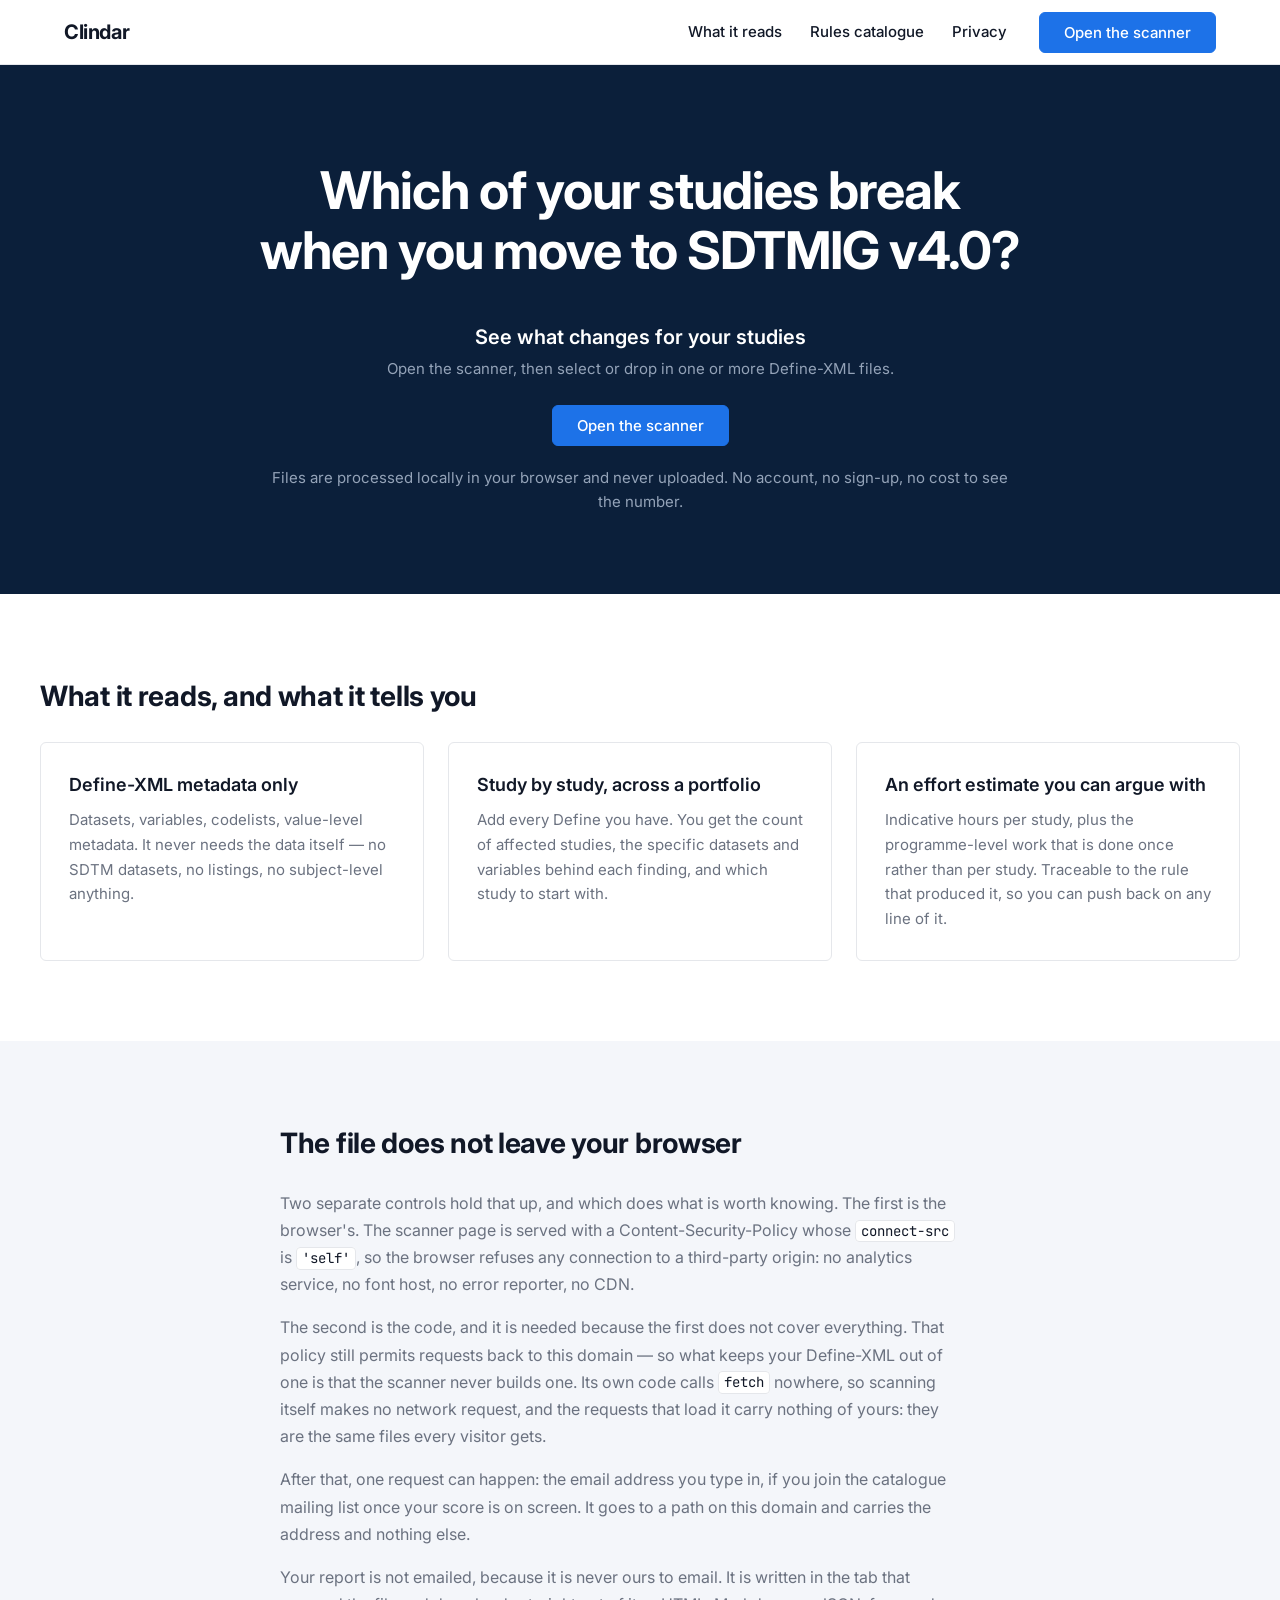
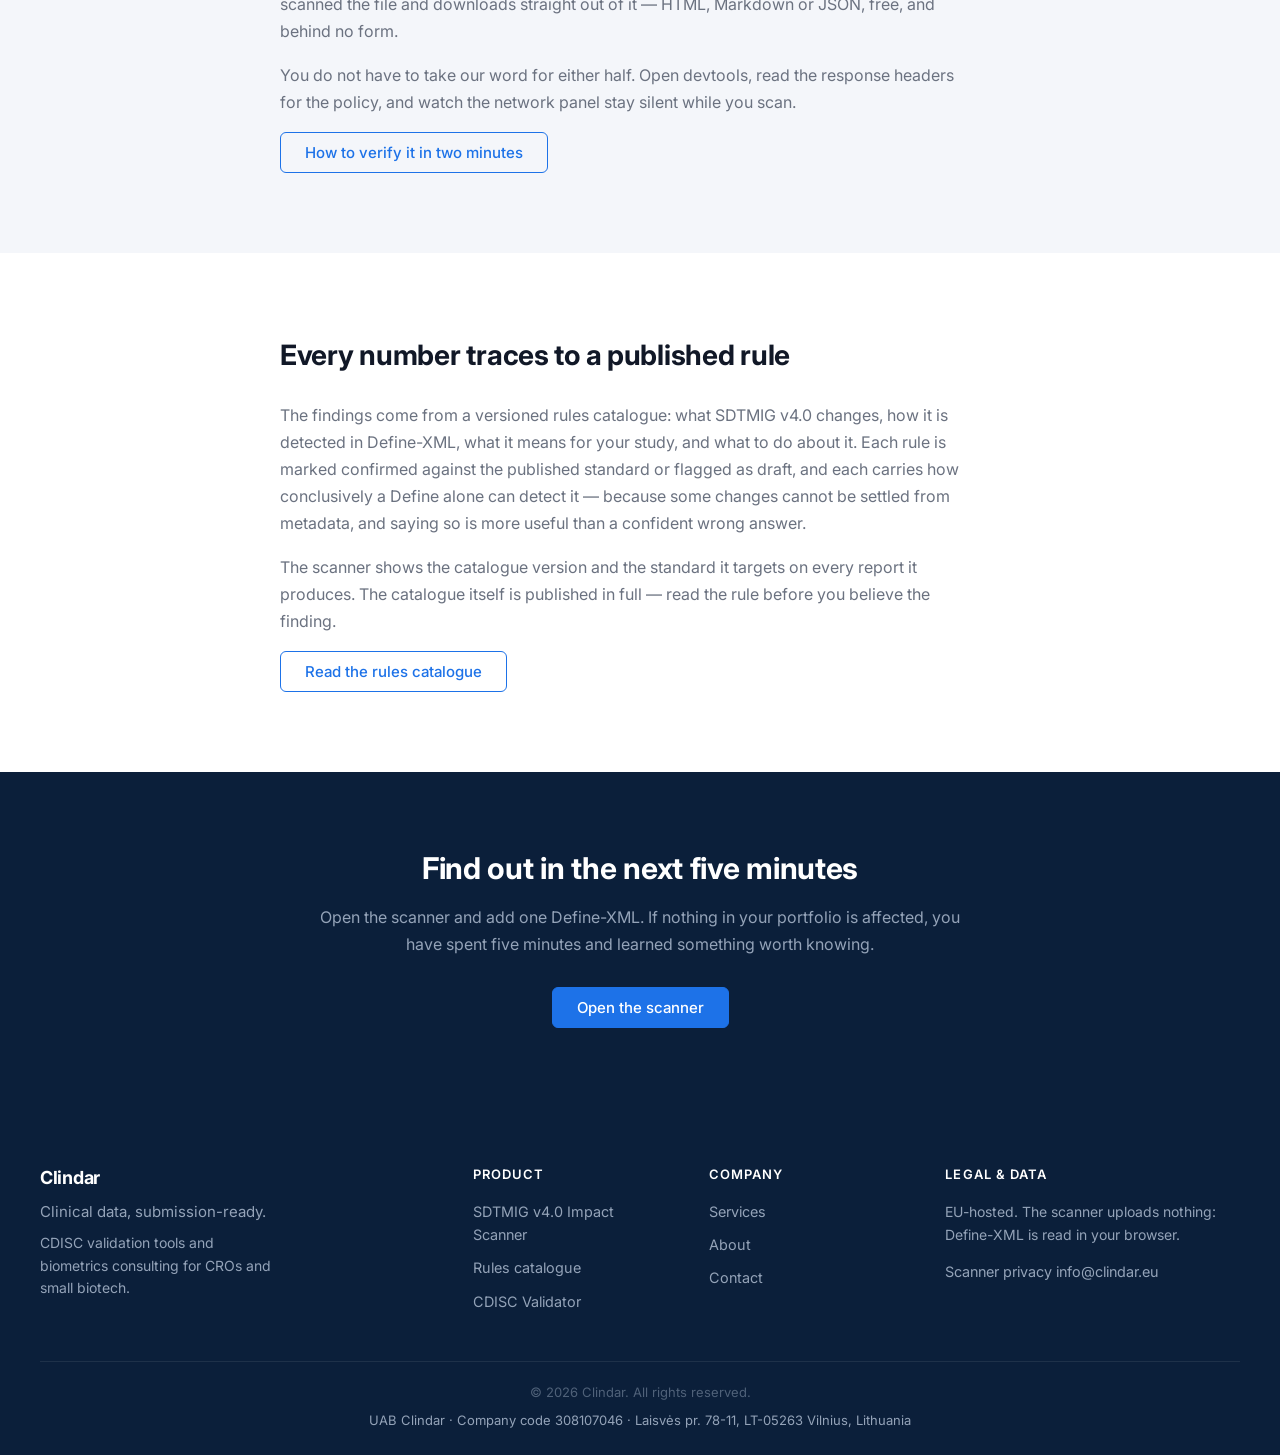
==== commit 3ed08201: "State the registered company on every public page The site traded as "Clindar" and published an addr" ====
--- a/impact/index.html
+++ b/impact/index.html
@@ -201,6 +201,7 @@
     </div>
     <div class="footer__bottom">
       <p class="footer__copy">&copy; 2026 Clindar. All rights reserved.</p>
+      <p class="footer__company">UAB Clindar · Company code 308107046 · Laisvės pr. 78-11, LT-05263 Vilnius, Lithuania</p>
     </div>
   </footer>
 
--- a/css/style.css
+++ b/css/style.css
@@ -571,6 +571,37 @@
   border-radius: var(--border-radius);
 }
 
+/* ===== Registered company details ===== */
+/* Same card as the privacy notice above, because it is the same kind of thing:
+   small print that has to be legible rather than prominent. */
+.contact__company {
+  margin-top: 2rem;
+  padding: 1.25rem 1.5rem;
+  background: var(--color-bg-white);
+  border: 1px solid var(--color-border);
+  border-radius: var(--border-radius);
+}
+
+.contact__company-heading {
+  font-size: 1rem;
+  font-weight: 600;
+  color: var(--color-text-primary);
+  margin-bottom: 0.625rem;
+}
+
+.contact__address {
+  /* <address> is italic by default, which no other type on this site is. */
+  font-style: normal;
+  font-size: 0.9375rem;
+  line-height: 1.7;
+  color: var(--color-text-secondary);
+  overflow-wrap: break-word;
+}
+
+.contact__address a {
+  color: var(--color-accent);
+}
+
 .contact__success {
   text-align: center;
   color: var(--color-success);
@@ -744,6 +775,19 @@
   font-size: 0.8125rem;
   color: rgba(148, 163, 184, 0.5);
   text-align: center;
+}
+
+/* The registered entity, on every page. Readable rather than decorative — it
+   is there to be identified — so it takes the full muted token instead of the
+   copyright line's half-transparent one. Quieter than the footer navigation
+   above it, and it wraps instead of pushing a narrow screen sideways. */
+.footer__company {
+  margin-top: 0.5rem;
+  font-size: 0.8125rem;
+  line-height: 1.6;
+  color: var(--color-text-muted);
+  text-align: center;
+  overflow-wrap: break-word;
 }
 
 @media (min-width: 640px) {
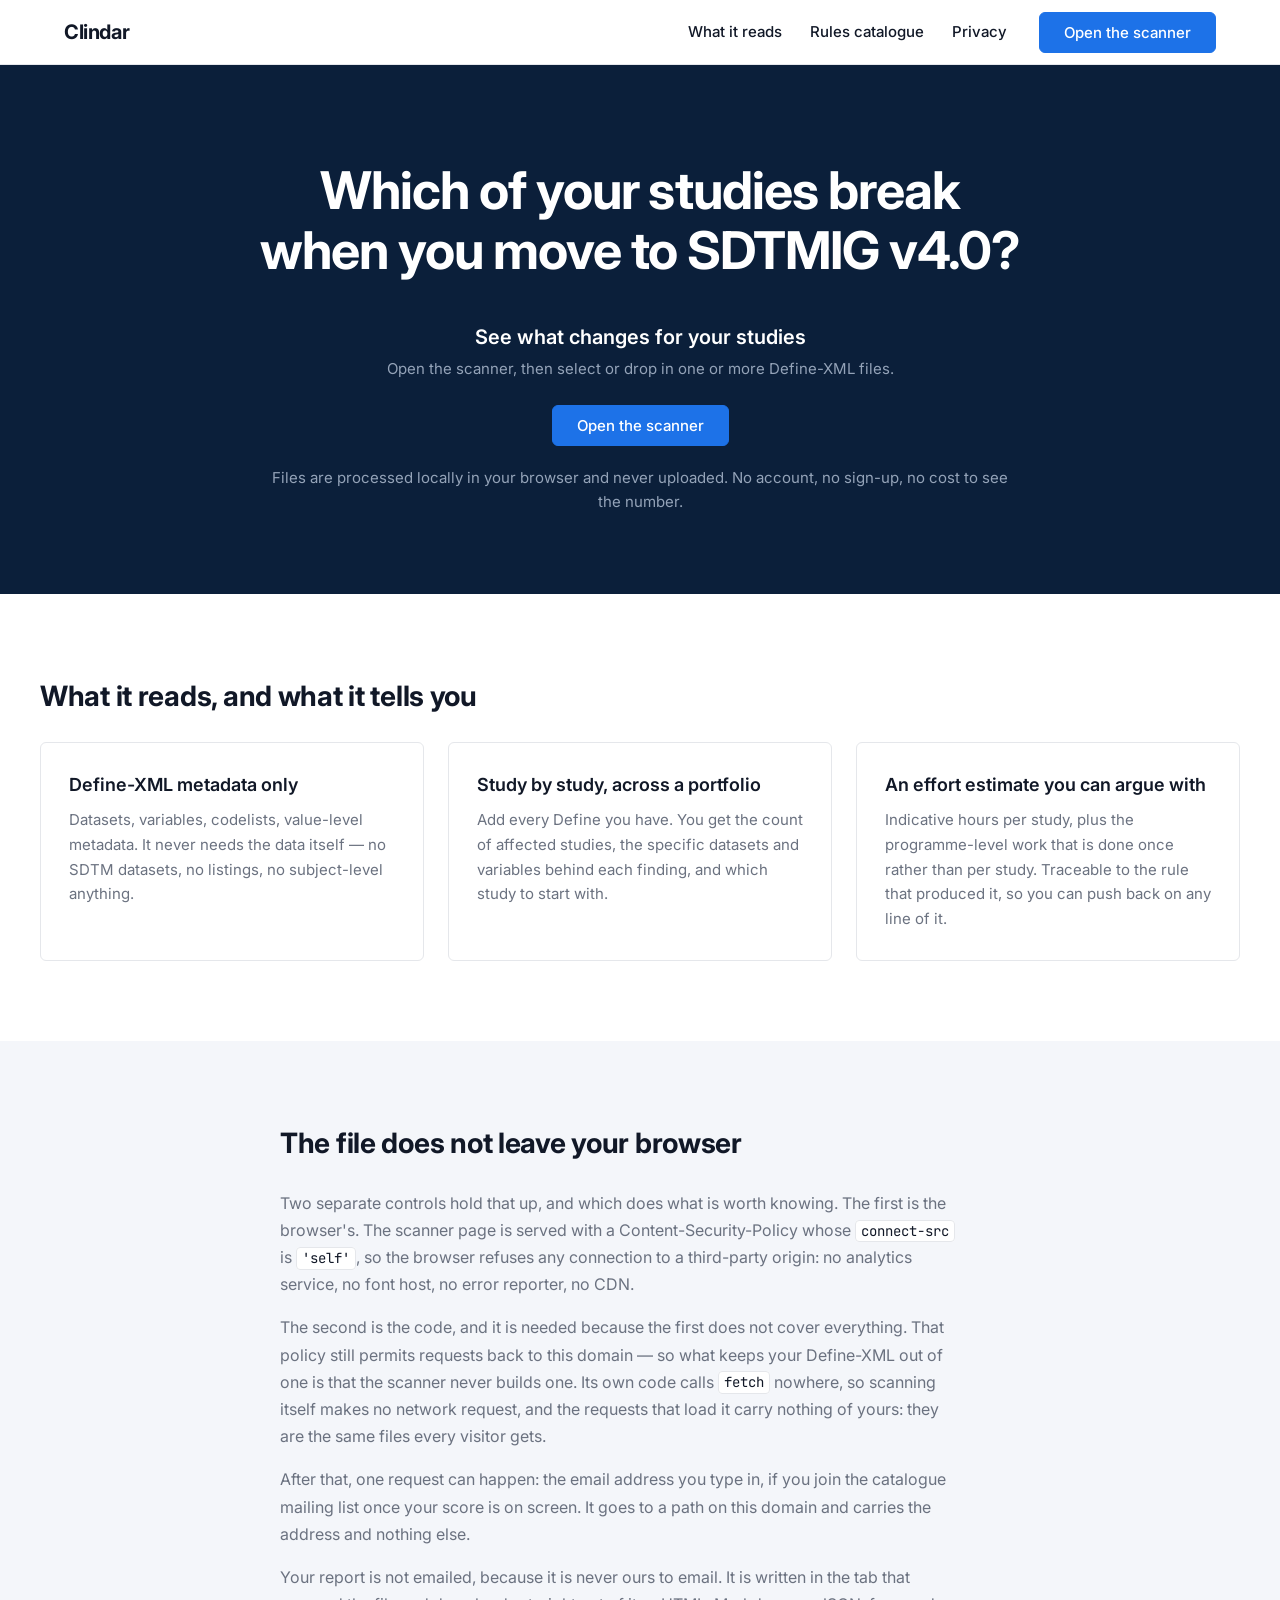
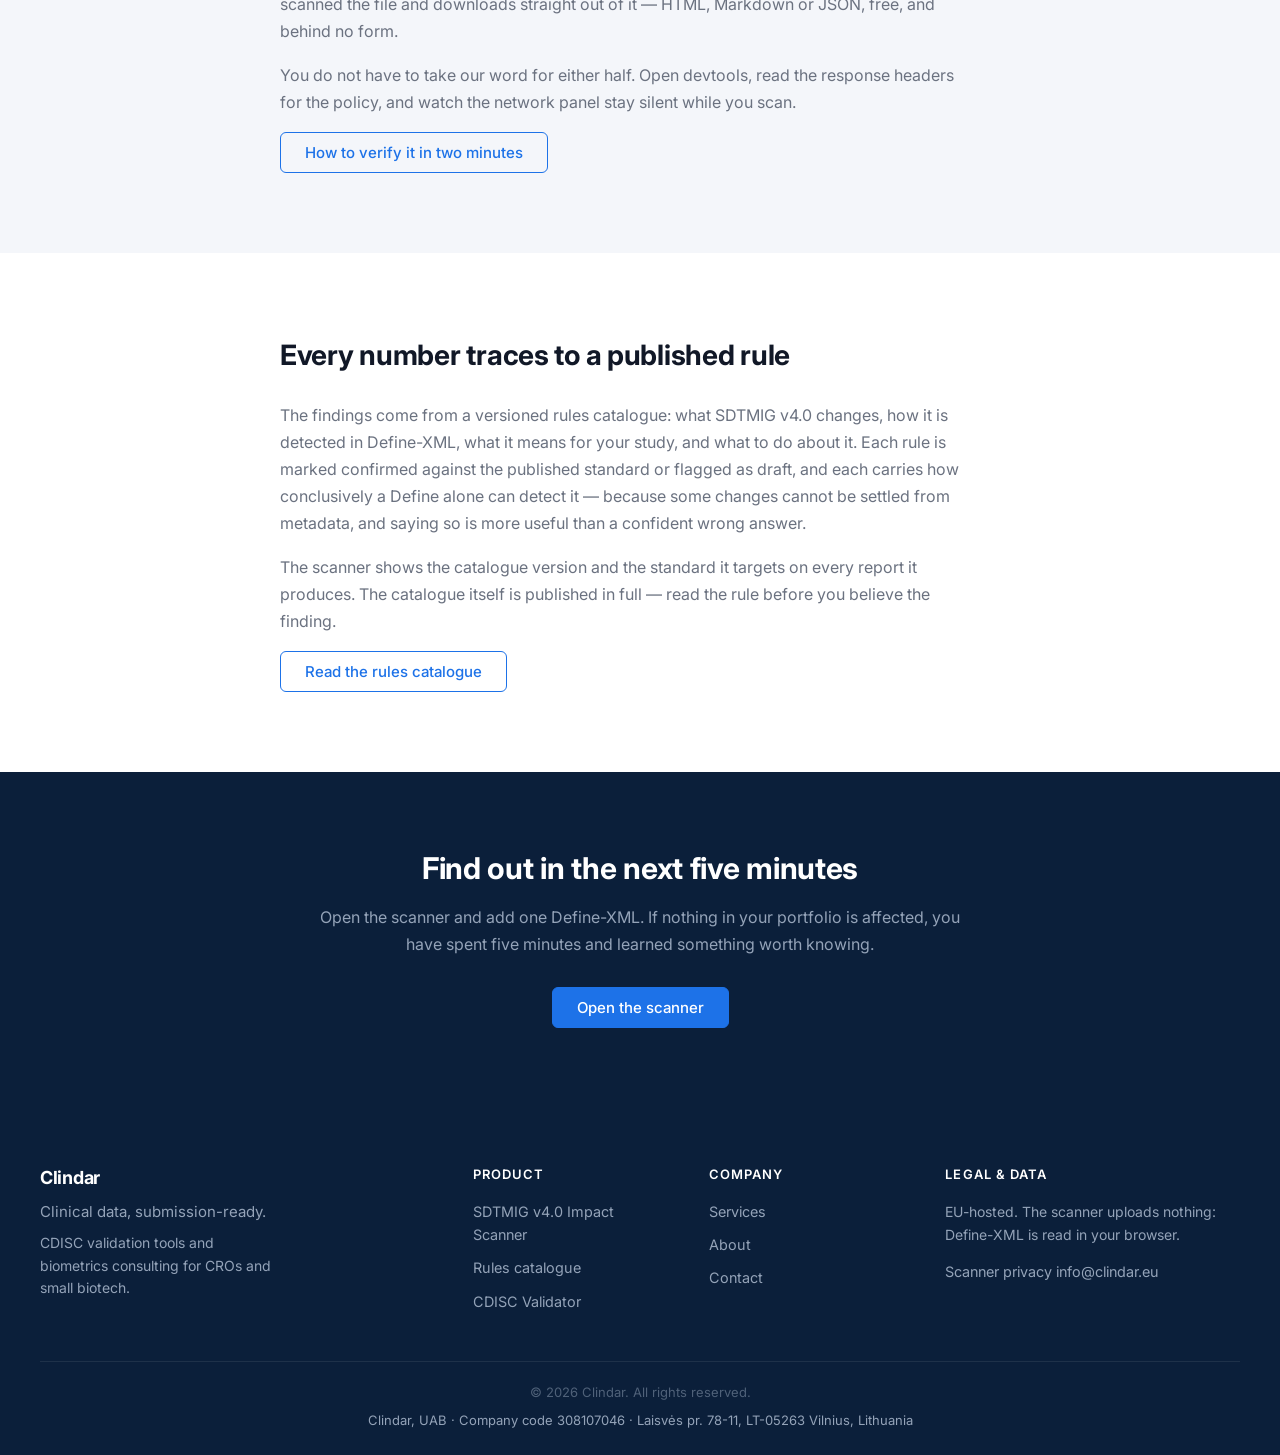
==== commit 911dc3a3: "Use the registered name form, Clindar, UAB The register writes it name-first. Every place the identi" ====
--- a/impact/index.html
+++ b/impact/index.html
@@ -201,7 +201,7 @@
     </div>
     <div class="footer__bottom">
       <p class="footer__copy">&copy; 2026 Clindar. All rights reserved.</p>
-      <p class="footer__company">UAB Clindar · Company code 308107046 · Laisvės pr. 78-11, LT-05263 Vilnius, Lithuania</p>
+      <p class="footer__company">Clindar, UAB · Company code 308107046 · Laisvės pr. 78-11, LT-05263 Vilnius, Lithuania</p>
     </div>
   </footer>
 
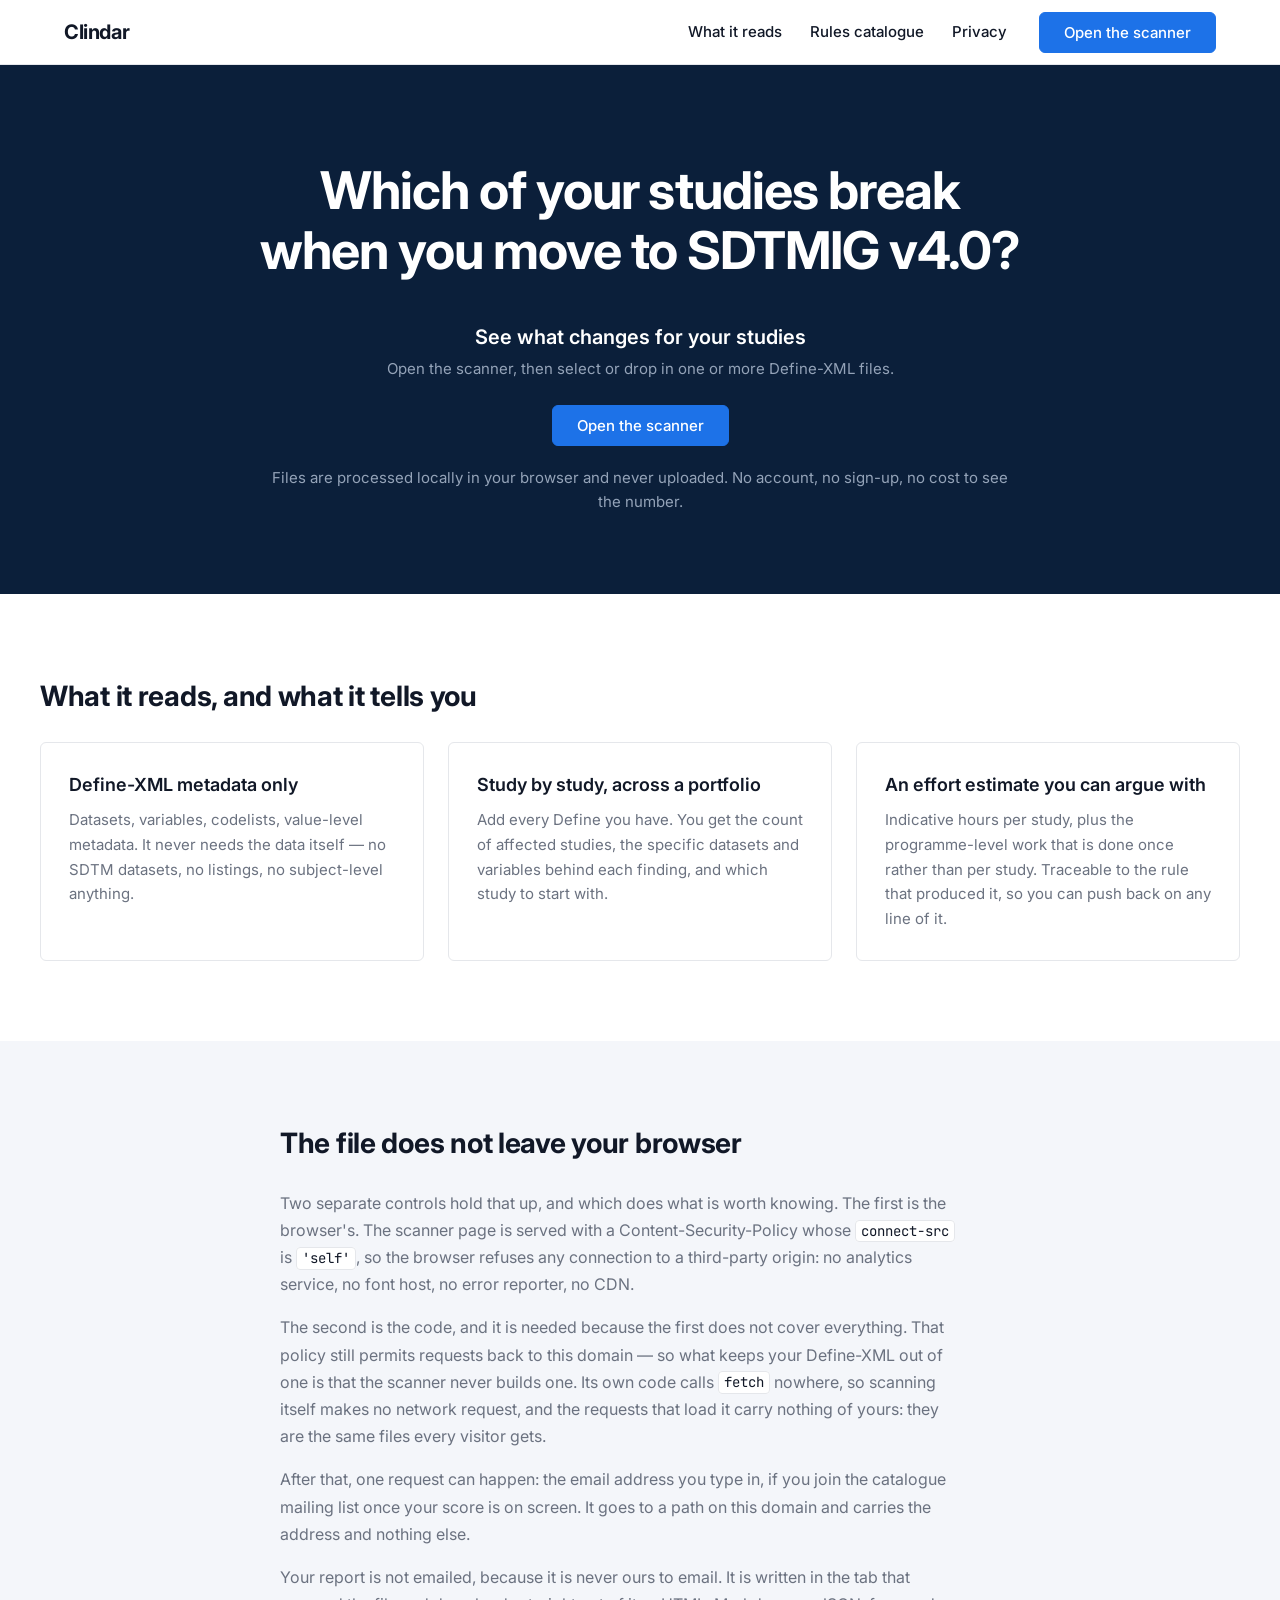
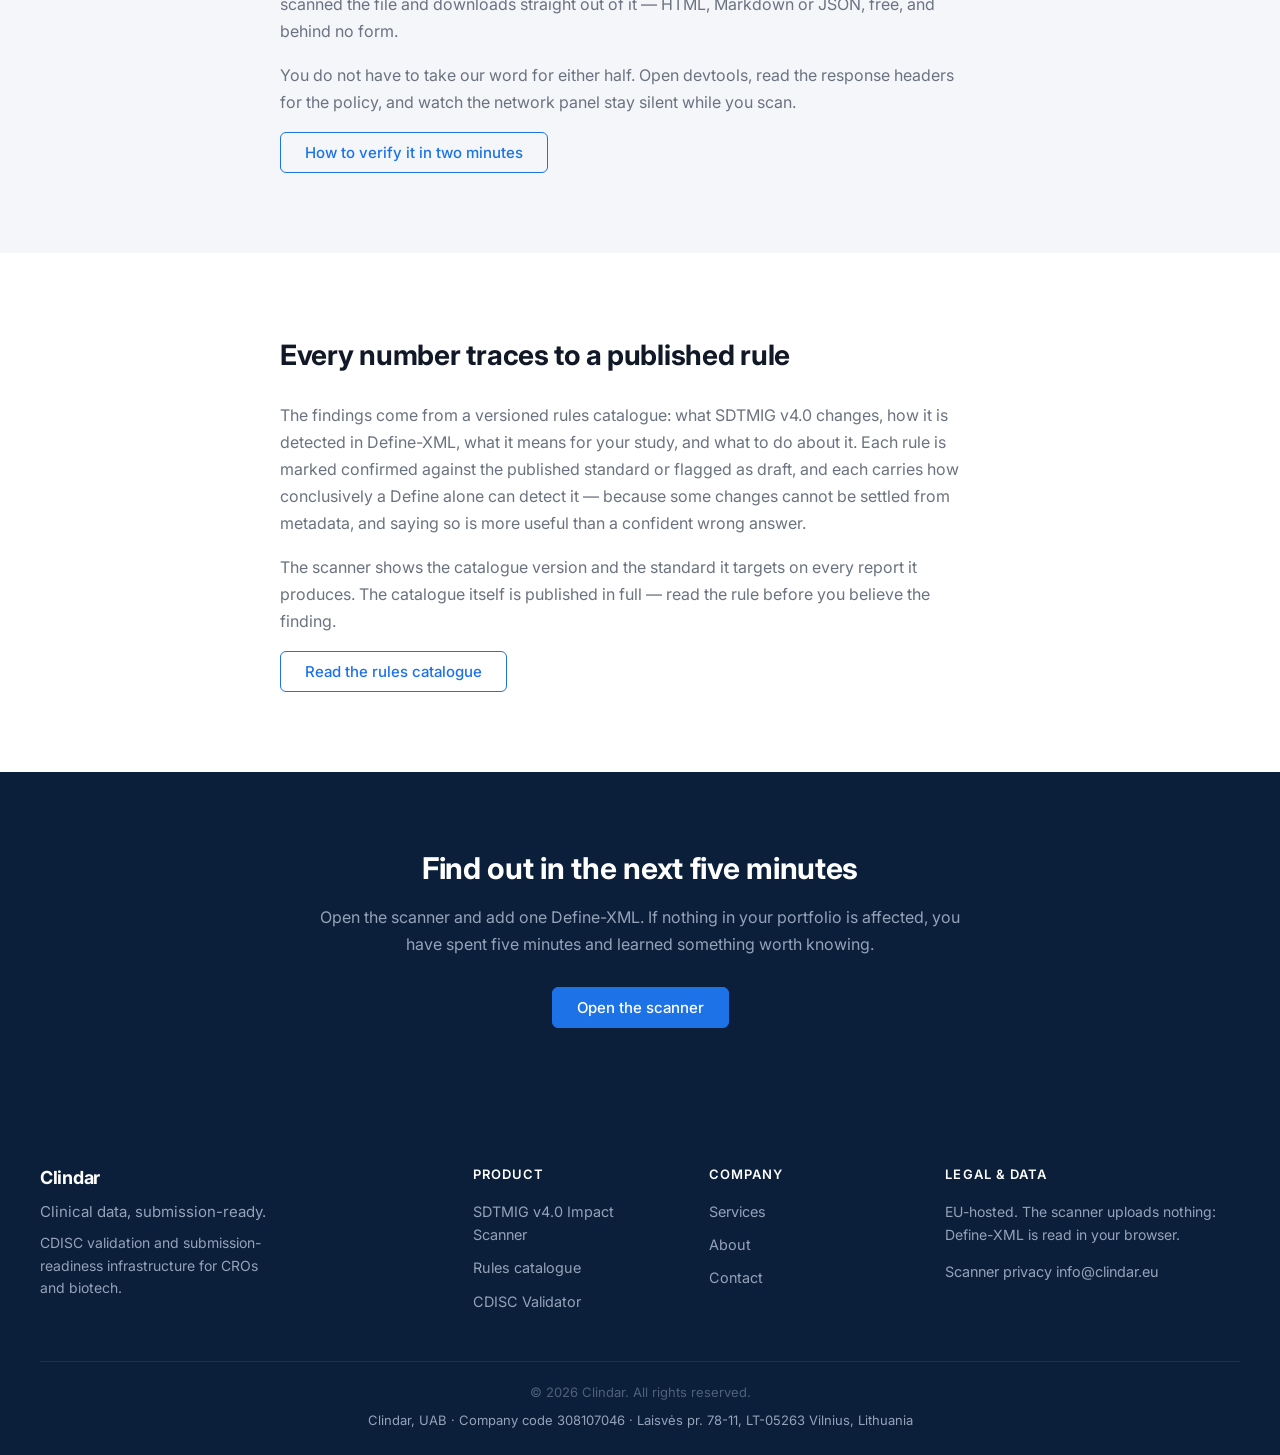
==== commit 2b604d24: "Lead with the software, not the consultancy The services section advertised six offerings, two of wh" ====
--- a/impact/index.html
+++ b/impact/index.html
@@ -174,7 +174,7 @@
       <div class="footer__col footer__col--brand">
         <span class="footer__logo">Clindar</span>
         <p class="footer__tagline">Clinical data, submission-ready.</p>
-        <p class="footer__desc">CDISC validation tools and biometrics consulting for CROs and small biotech.</p>
+        <p class="footer__desc">CDISC validation and submission-readiness infrastructure for CROs and biotech.</p>
       </div>
       <div class="footer__col">
         <h4 class="footer__col-heading">Product</h4>
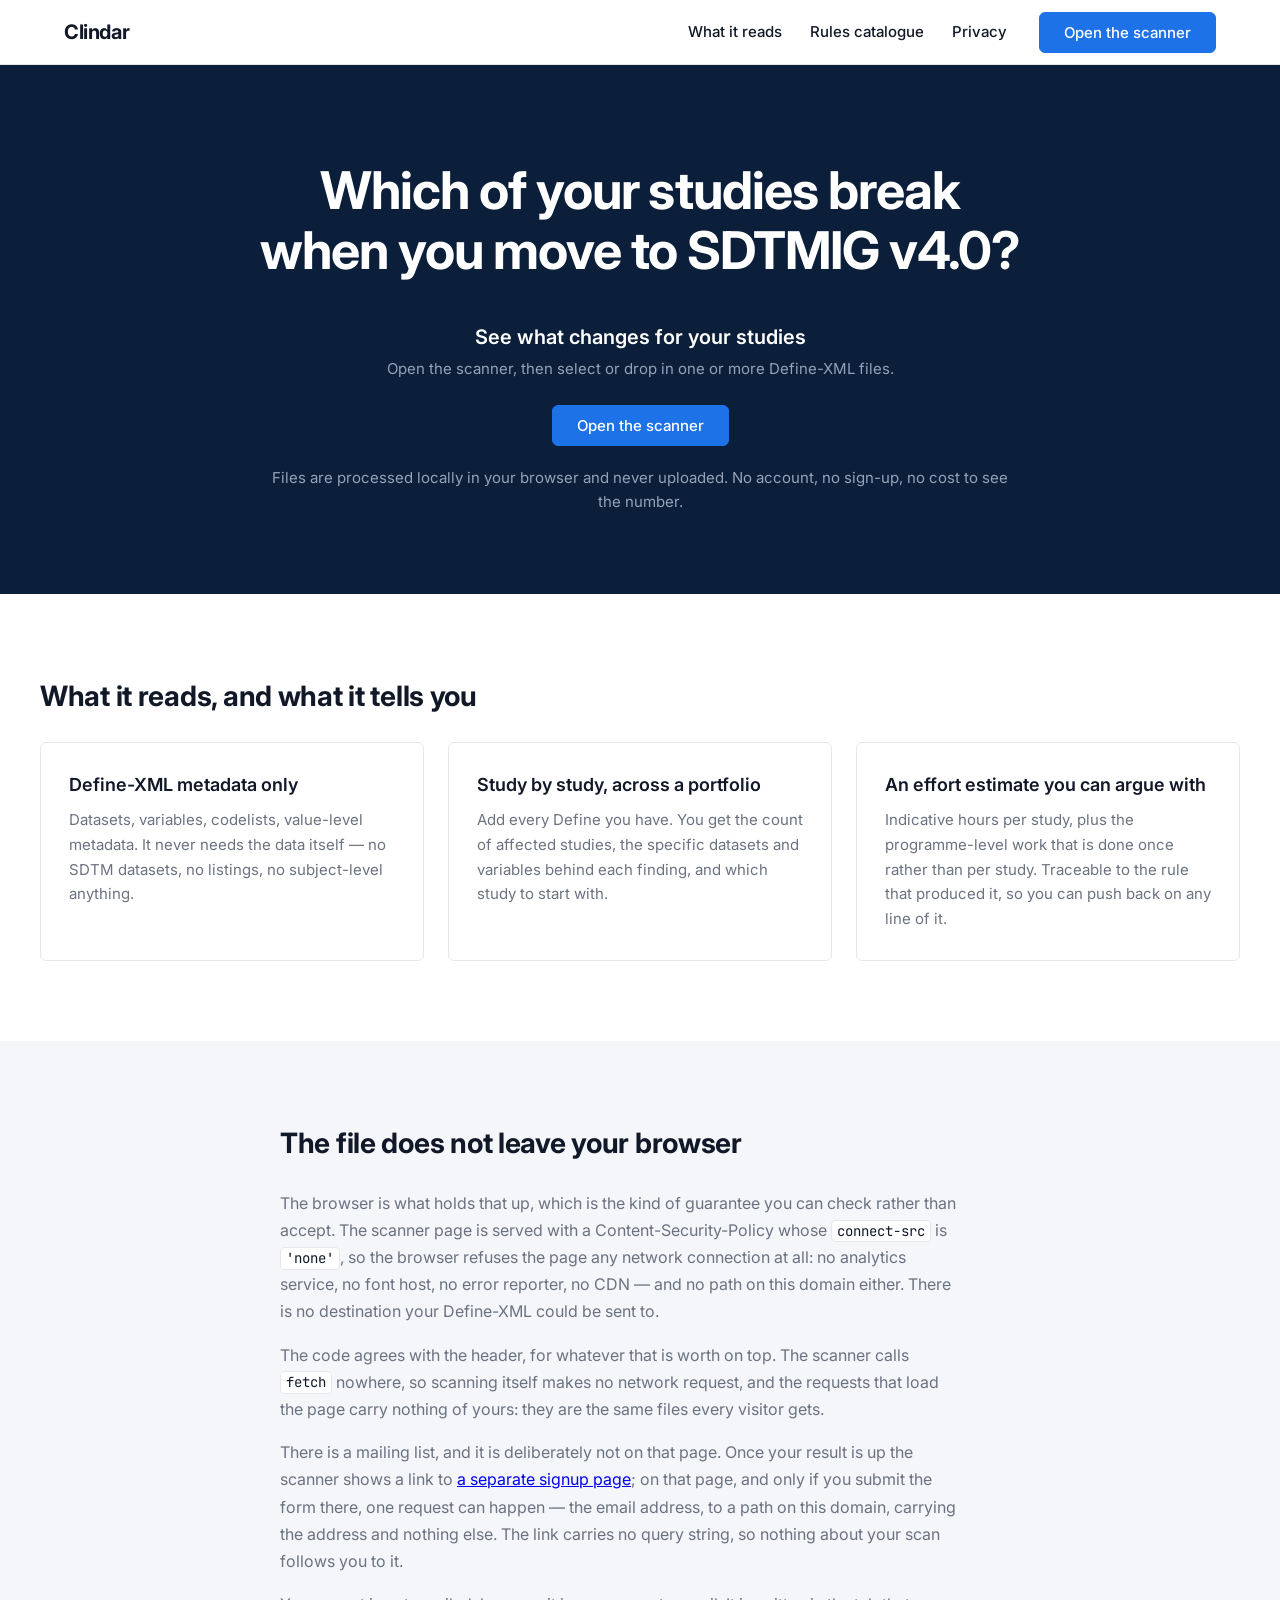
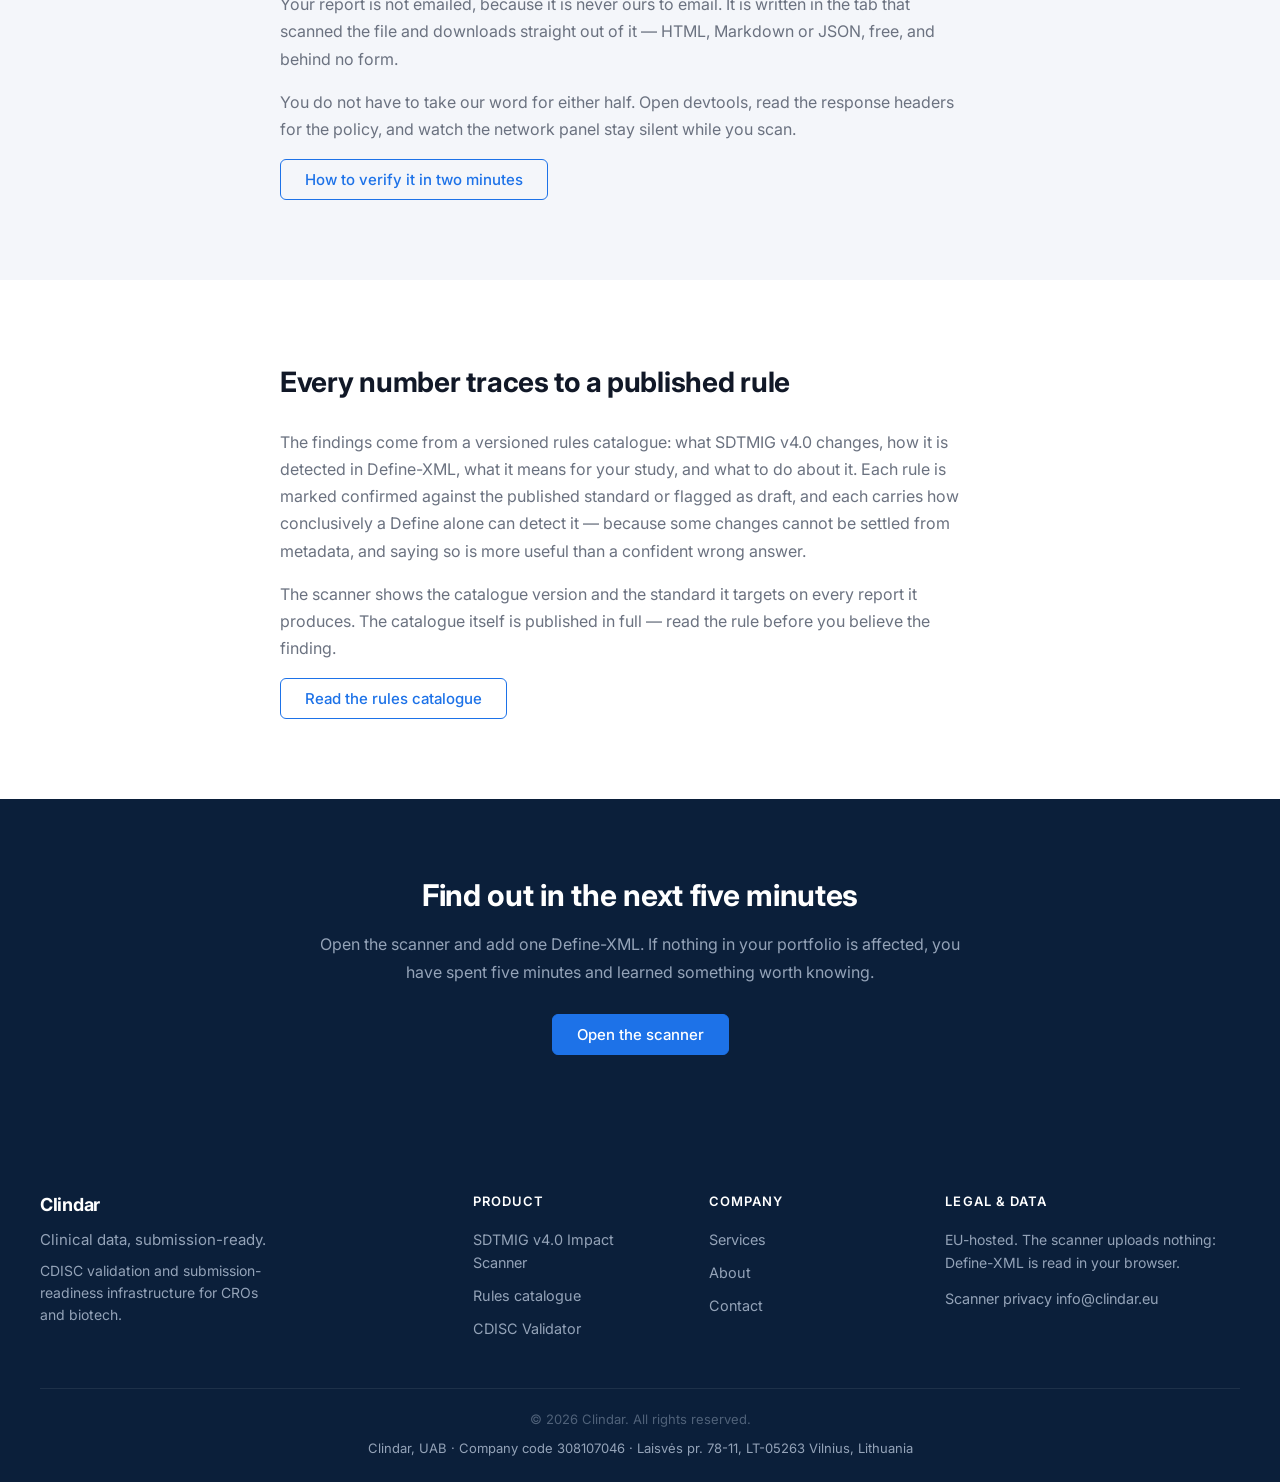
==== commit ce160121: "Give the scanner connect-src 'none', and move the form off it The scanner page could have a mailing-" ====
--- a/impact/index.html
+++ b/impact/index.html
@@ -93,28 +93,30 @@
       <div class="impact-section__container impact-section__container--narrow">
         <h2 class="impact-section__title">The file does not leave your browser</h2>
         <p class="impact-prose">
-          Two separate controls hold that up, and which does what is worth
-          knowing. The first is the browser's. The scanner page is served with a
+          The browser is what holds that up, which is the kind of guarantee you
+          can check rather than accept. The scanner page is served with a
           Content-Security-Policy whose
           <span class="impact-code">connect-src</span> is
-          <span class="impact-code">'self'</span>, so the browser refuses any
-          connection to a third-party origin: no analytics service, no font
-          host, no error reporter, no CDN.
-        </p>
-        <p class="impact-prose">
-          The second is the code, and it is needed because the first does not
-          cover everything. That policy still permits requests back to this
-          domain — so what keeps your Define-XML out of one is that the scanner
-          never builds one. Its own code calls
-          <span class="impact-code">fetch</span> nowhere, so scanning itself
-          makes no network request, and the requests that load it carry nothing
-          of yours: they are the same files every visitor gets.
-        </p>
-        <p class="impact-prose">
-          After that, one request can happen: the email address you type in, if
-          you join the catalogue mailing list once your score is on screen. It
-          goes to a path on this domain and carries the address and nothing
-          else.
+          <span class="impact-code">'none'</span>, so the browser refuses the
+          page any network connection at all: no analytics service, no font
+          host, no error reporter, no CDN — and no path on this domain either.
+          There is no destination your Define-XML could be sent to.
+        </p>
+        <p class="impact-prose">
+          The code agrees with the header, for whatever that is worth on top.
+          The scanner calls <span class="impact-code">fetch</span> nowhere, so
+          scanning itself makes no network request, and the requests that load
+          the page carry nothing of yours: they are the same files every visitor
+          gets.
+        </p>
+        <p class="impact-prose">
+          There is a mailing list, and it is deliberately not on that page. Once
+          your result is up the scanner shows a link to
+          <a href="/impact/subscribe/">a separate signup page</a>; on that page,
+          and only if you submit the form there, one request can happen — the
+          email address, to a path on this domain, carrying the address and
+          nothing else. The link carries no query string, so nothing about your
+          scan follows you to it.
         </p>
         <p class="impact-prose">
           Your report is not emailed, because it is never ours to email. It is
--- a/css/style.css
+++ b/css/style.css
@@ -450,7 +450,9 @@
 
   .service-item:last-child:nth-child(odd) {
     grid-column: 1 / -1;
+    width: 100%;
     max-width: calc(50% - 0.5rem);
+    justify-self: center;
   }
 }
 
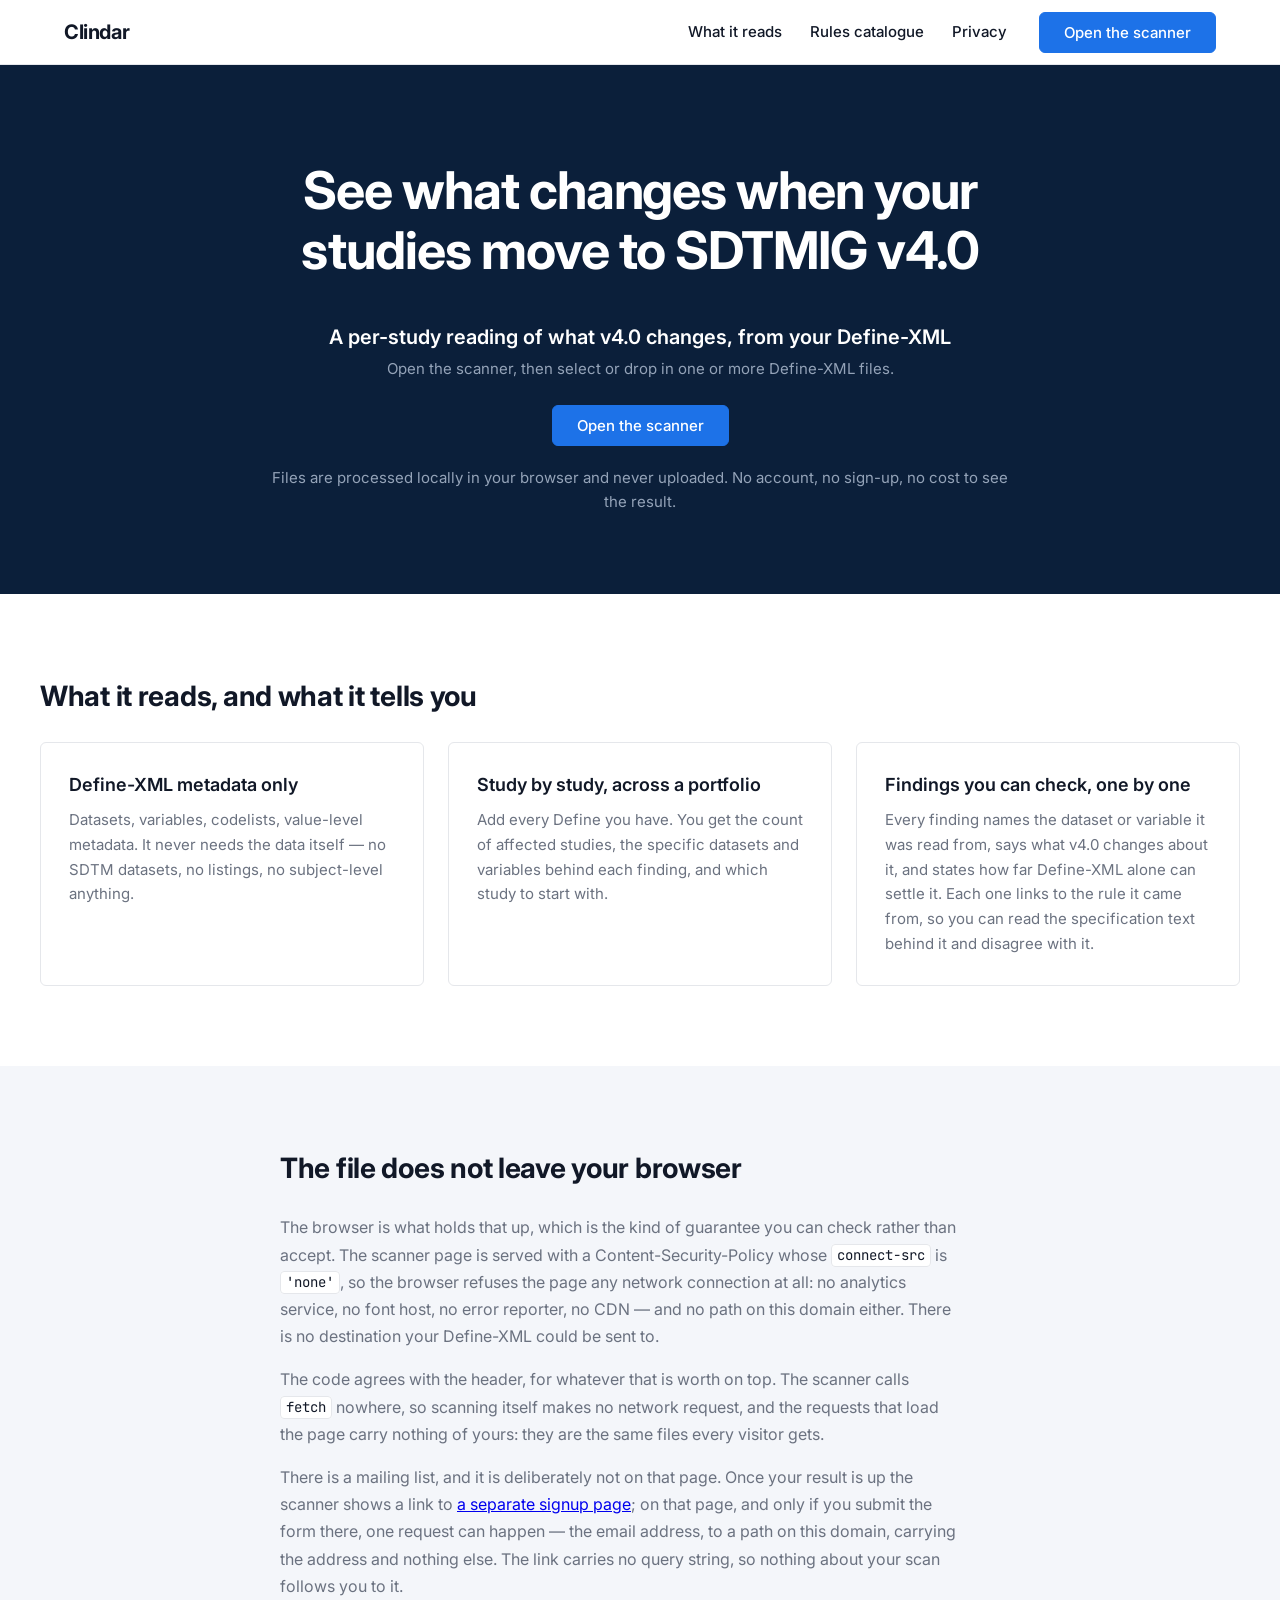
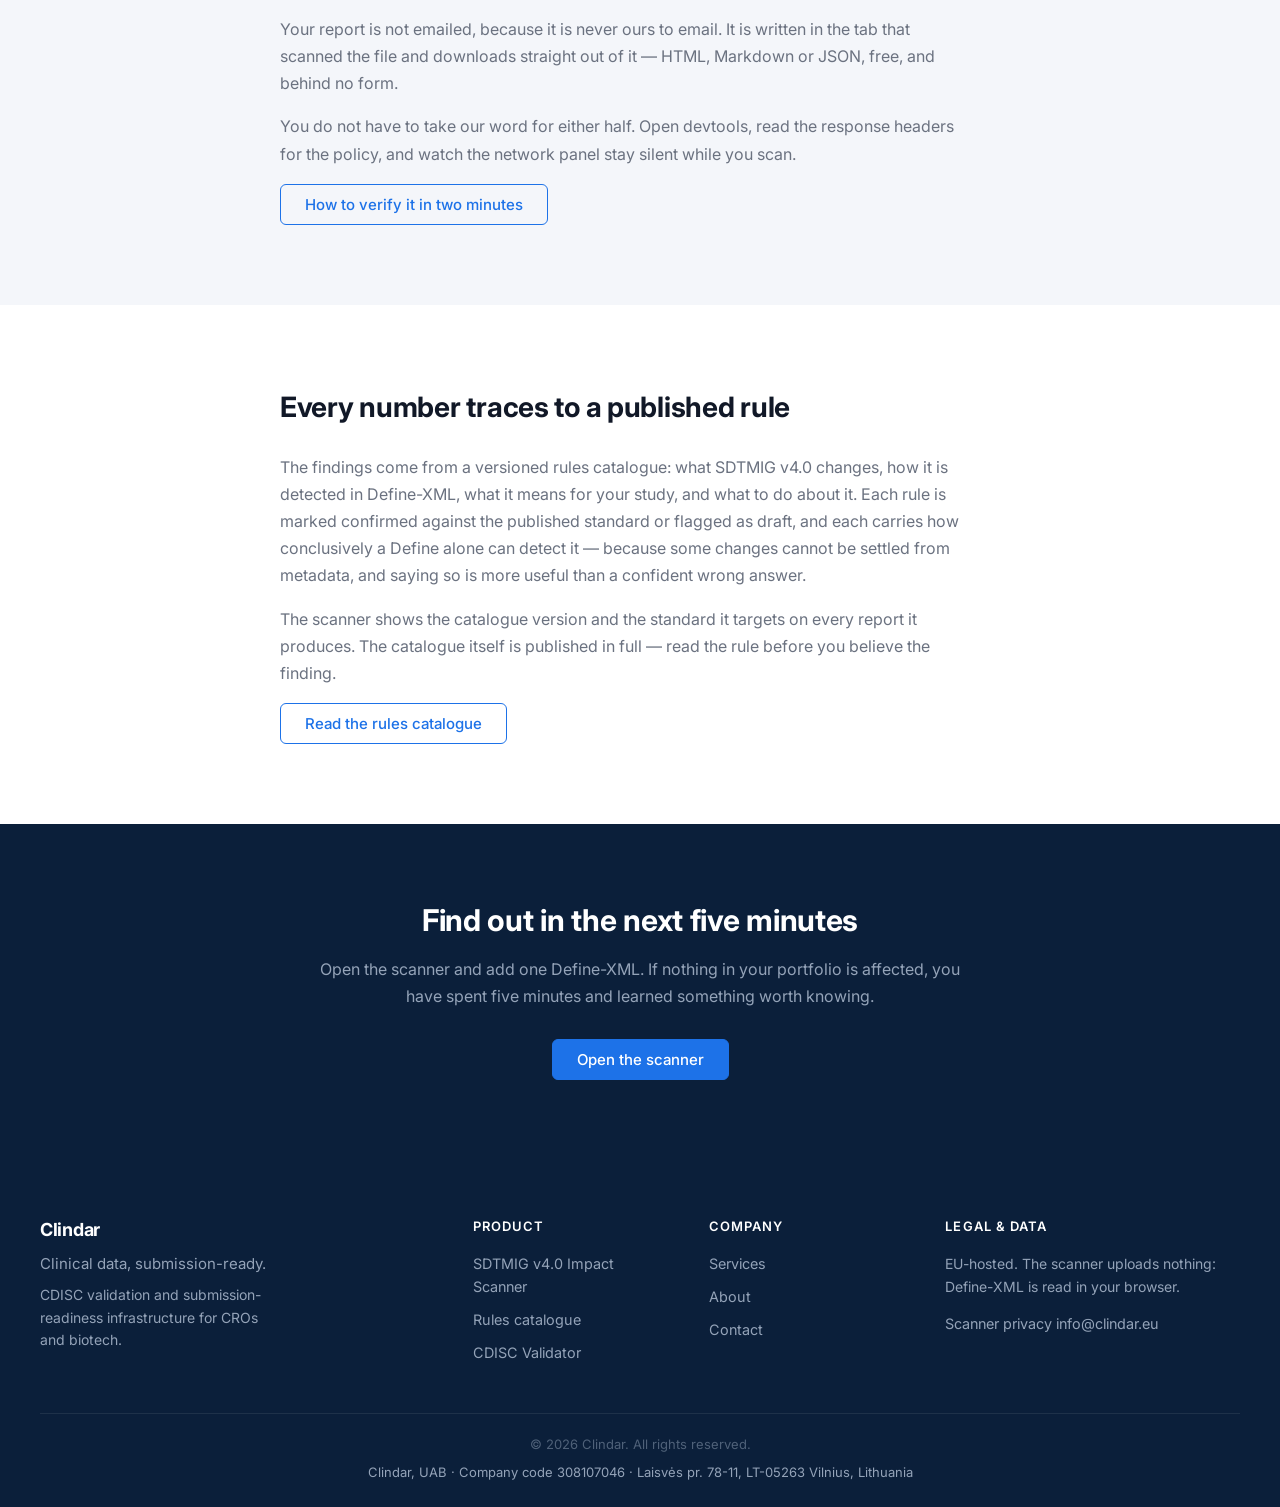
==== commit 65c286bb: "Stop publishing the scoring model the scanner deleted Rules 0.15.1 removed `severity`, `effort`, `ef" ====
--- a/impact/index.html
+++ b/impact/index.html
@@ -4,7 +4,7 @@
   <meta charset="UTF-8" />
   <meta name="viewport" content="width=device-width, initial-scale=1.0" />
   <title>SDTMIG v4.0 Impact Scanner — Clindar</title>
-  <meta name="description" content="Open the scanner and add a Define-XML to see which of your studies break when you move to SDTMIG v4.0, which datasets and variables are affected, and roughly what it costs to fix. Runs in your browser; the file is never uploaded." />
+  <meta name="description" content="Open the scanner and add a Define-XML to see what changes when your studies move to SDTMIG v4.0, which datasets and variables are affected, and which rule and specification text each finding rests on. Runs in your browser; the file is never uploaded." />
   <link rel="canonical" href="https://clindar.eu/impact/" />
   <link rel="preconnect" href="https://fonts.googleapis.com" />
   <link rel="preconnect" href="https://fonts.gstatic.com" crossorigin />
@@ -33,11 +33,11 @@
 
   <main>
 
-    <!-- Above the fold: the question, then the way in. Nothing else, and no
-         sign-up — the score is free and asking first would be the wrong trade. -->
+    <!-- Above the fold: what the reading is, then the way in. Nothing else, and no
+         sign-up — the reading is free and asking first would be the wrong trade. -->
     <section class="impact-hero">
       <div class="impact-hero__container">
-        <h1 class="impact-hero__title">Which of your studies break when you move to SDTMIG&nbsp;v4.0?</h1>
+        <h1 class="impact-hero__title">See what changes when your studies move to SDTMIG&nbsp;v4.0</h1>
 
         <!-- Nothing here accepts a file, so nothing here may look as though it
              does. This block once had a dashed border and an upload arrow, and
@@ -45,14 +45,14 @@
              concluded the scanner was broken. The reading happens one screen
              away, and `from="dropzone"` is kept only so the funnel still joins
              up across the rename. -->
-        <p class="impact-hero__lead">See what changes for your studies</p>
+        <p class="impact-hero__lead">A per-study reading of what v4.0 changes, from your Define-XML</p>
         <p class="impact-hero__sub">Open the scanner, then select or drop in one or more Define-XML files.</p>
 
         <a class="btn btn--primary" href="/scanner/" data-plausible-event="Scanner opened" data-plausible-from="dropzone">Open the scanner</a>
 
         <p class="impact-hero__note">
           Files are processed locally in your browser and never uploaded. No
-          account, no sign-up, no cost to see the number.
+          account, no sign-up, no cost to see the result.
         </p>
       </div>
     </section>
@@ -78,11 +78,12 @@
             </p>
           </article>
           <article class="impact-card">
-            <h3 class="impact-card__title">An effort estimate you can argue with</h3>
+            <h3 class="impact-card__title">Findings you can check, one by one</h3>
             <p class="impact-card__body">
-              Indicative hours per study, plus the programme-level work that is
-              done once rather than per study. Traceable to the rule that
-              produced it, so you can push back on any line of it.
+              Every finding names the dataset or variable it was read from, says
+              what v4.0 changes about it, and states how far Define-XML alone
+              can settle it. Each one links to the rule it came from, so you can
+              read the specification text behind it and disagree with it.
             </p>
           </article>
         </div>
--- a/css/impact.css
+++ b/css/impact.css
@@ -251,23 +251,34 @@
   color: var(--color-text-muted);
 }
 
-/* ===== Rules catalogue =====
- *
- * Severity and basis colours are the scanner's own (--crit, --major, --minor,
- * --info in its stylesheet), repeated as literals here so a rule page and the
- * report that cites it grade the same finding the same colour.
- */
+/* ===== Rules catalogue ===== */
 
 .rule-table__scroll {
   overflow-x: auto;
 }
 
+/* The index is one table per category, and each would otherwise be sized from
+ * its own longest rule title — putting Basis and Detectability somewhere
+ * different in every section. `table-layout: fixed` makes the <colgroup> below
+ * authoritative instead, so the four columns line up down the whole page.
+ *
+ * min-width holds the fixed three plus a readable "What it finds" on a phone;
+ * .rule-table__scroll is what actually scrolls, so the page itself never does. */
 .rule-table {
   width: 100%;
   border-collapse: collapse;
   font-size: 0.9375rem;
-  min-width: 640px;
-}
+  min-width: 720px;
+  table-layout: fixed;
+}
+
+/* Sized for the longest label each column can hold: "Needs verification" as a
+ * chip, and "External context required". "What it finds" is the one auto
+ * column, so it takes the remainder and wraps. */
+.rule-table__col--id     { width: 6.5rem; }
+.rule-table__col--what   { width: auto; }
+.rule-table__col--basis  { width: 11rem; }
+.rule-table__col--detect { width: 13rem; }
 
 .rule-table th {
   text-align: left;
@@ -285,6 +296,7 @@
   border-bottom: 1px solid var(--color-border);
   vertical-align: top;
   color: var(--color-text-secondary);
+  overflow-wrap: anywhere;
 }
 
 .rule-table a {
@@ -309,7 +321,6 @@
 }
 
 .rule-table__detect {
-  white-space: nowrap;
   font-size: 0.875rem;
 }
 
@@ -324,11 +335,8 @@
   border: 1px solid currentColor;
 }
 
-.chip--severity-critical { color: #8f1d1d; }
-.chip--severity-major    { color: #9a3412; }
-.chip--severity-minor    { color: #8a5a00; }
-.chip--severity-info     { color: #475569; }
-
+/* Basis colours are the scanner's own, repeated as literals here so a rule page
+ * and the report that cites it grade the same finding the same colour. */
 .chip--confidence-confirmed          { color: #0f766e; }
 .chip--confidence-draft              { color: #8a5a00; }
 .chip--confidence-needs-verification { color: #9a3412; }
